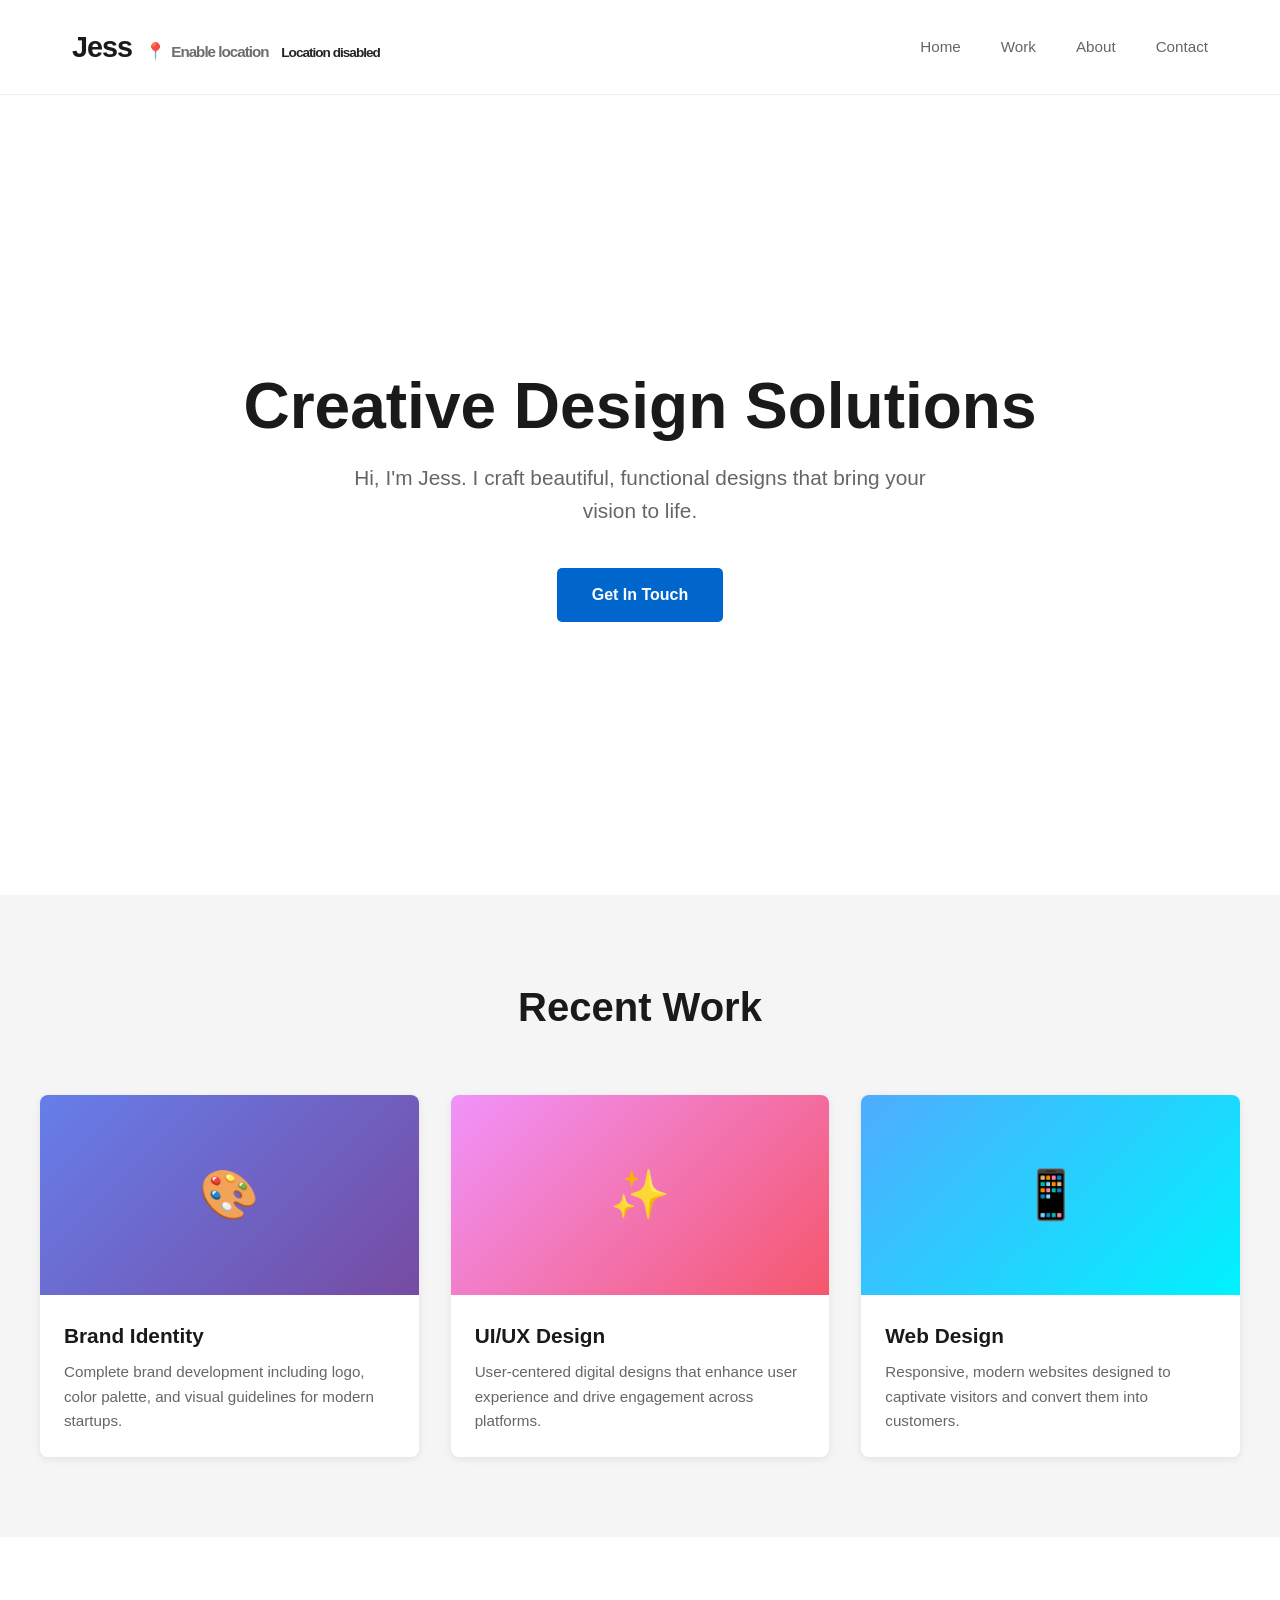
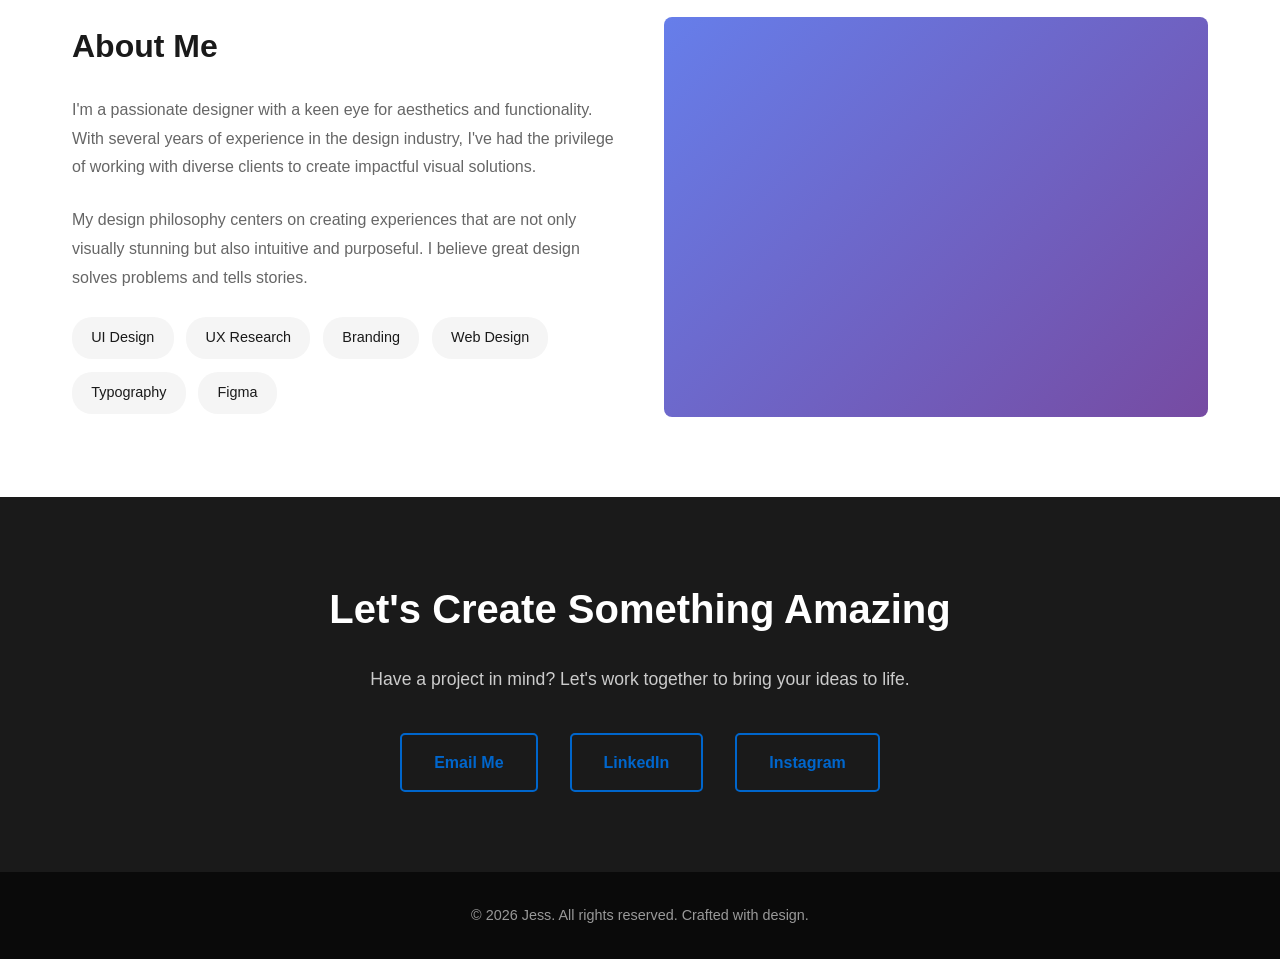
==== index.html @ c69a2bb1 "refactor into separate files and it works" ====
<!DOCTYPE html>
<html lang="en">
<head>
  <meta charset="UTF-8">
  <meta name="viewport" content="width=device-width, initial-scale=1.0">
  <meta name="description" content="Jess - Creative Designer | Portfolio & Services">
  <title>Jess - Designer | Creative Portfolio</title>
  <link rel="stylesheet" href="css/styles.css">
</head>
<body>
  <!-- Navigation Header -->
  <header>
    <nav>
      <div class="logo"><a href="index.html">Jess</a><span class="header-weather loading" id="headerWeather" aria-live="polite"><span class="hw-emoji">⛅</span><span class="hw-temp">--°F</span><span class="hw-loc" id="hwLoc"></span></span></div>
      <ul class="nav-links">
        <li><a href="index.html">Home</a></li>
        <li><a href="work.html">Work</a></li>
        <li><a href="about.html">About</a></li>
        <li><a href="contact.html">Contact</a></li>
      </ul>
    </nav>
  </header>

  <!-- Hero Section -->
  <section class="hero" id="home">
    <h1>Creative Design Solutions</h1>
    <p class="hero-subtitle">Hi, I'm Jess. I craft beautiful, functional designs that bring your vision to life.</p>
    <a href="contact.html" class="cta-button">Get In Touch</a>
  </section>

  <!-- Portfolio Section -->
  <section class="portfolio" id="portfolio">
    <div class="portfolio-container">
      <h2 class="section-title">Recent Work</h2>
      <div class="portfolio-grid">
        <div class="portfolio-item">
          <div class="portfolio-image">🎨</div>
          <div class="portfolio-content">
            <h3>Brand Identity</h3>
            <p>Complete brand development including logo, color palette, and visual guidelines for modern startups.</p>
          </div>
        </div>
        <div class="portfolio-item">
          <div class="portfolio-image">✨</div>
          <div class="portfolio-content">
            <h3>UI/UX Design</h3>
            <p>User-centered digital designs that enhance user experience and drive engagement across platforms.</p>
          </div>
        </div>
        <div class="portfolio-item">
          <div class="portfolio-image">📱</div>
          <div class="portfolio-content">
            <h3>Web Design</h3>
            <p>Responsive, modern websites designed to captivate visitors and convert them into customers.</p>
          </div>
        </div>
      </div>
    </div>
  </section>

  <!-- About Section -->
  <section class="about" id="about">
    <div class="about-content">
      <div class="about-text">
        <h2>About Me</h2>
        <p>
          I'm a passionate designer with a keen eye for aesthetics and functionality. With several years of experience in the design industry, I've had the privilege of working with diverse clients to create impactful visual solutions.
        </p>
        <p>
          My design philosophy centers on creating experiences that are not only visually stunning but also intuitive and purposeful. I believe great design solves problems and tells stories.
        </p>
        <div class="skills">
          <span class="skill-tag">UI Design</span>
          <span class="skill-tag">UX Research</span>
          <span class="skill-tag">Branding</span>
          <span class="skill-tag">Web Design</span>
          <span class="skill-tag">Typography</span>
          <span class="skill-tag">Figma</span>
        </div>
      </div>
      <div class="about-image"></div>
    </div>
  </section>

  <!-- Contact Section -->
  <section class="contact" id="contact">
    <div class="contact-container">
      <h2>Let's Create Something Amazing</h2>
      <p>Have a project in mind? Let's work together to bring your ideas to life.</p>
      <div class="contact-links">
        <a href="mailto:jess@example.com" class="contact-link">Email Me</a>
        <a href="#" class="contact-link">LinkedIn</a>
        <a href="#" class="contact-link">Instagram</a>
      </div>
    </div>
  </section>

  <!-- Footer -->
  <footer>
    <p>&copy; 2026 Jess. All rights reserved. Crafted with design.</p>
  </footer>
  <script src="app.js"></script>
</body>
 
</html>
---- css/styles.css ----
* {
  margin: 0;
  padding: 0;
  box-sizing: border-box;
}

:root {
  --primary-color: #1a1a1a;
  --secondary-color: #ffffff;
  --accent-color: #0066cc;
  --light-gray: #f5f5f5;
  --text-gray: #666666;
}

html {
  scroll-behavior: smooth;
}

body {
  font-family: 'Segoe UI', Tahoma, Geneva, Verdana, sans-serif;
  line-height: 1.6;
  color: var(--primary-color);
  background-color: var(--secondary-color);
}

a {
  text-decoration: none;
  color: inherit;
  transition: color 0.3s ease;
}

/* Header & Navigation */
header {
  position: sticky;
  top: 0;
  background-color: var(--secondary-color);
  border-bottom: 1px solid #eee;
  z-index: 100;
  padding: 1.5rem 0;
}

nav {
  max-width: 1200px;
  margin: 0 auto;
  padding: 0 2rem;
  display: flex;
  justify-content: space-between;
  align-items: center;
}

.logo {
  font-size: 1.8rem;
  font-weight: 700;
  color: var(--primary-color);
  letter-spacing: -1px;
}

/* Header inline weather */
.header-weather {
  margin-left: 0.8rem;
  font-size: 0.95rem;
  font-weight: 600;
  color: var(--text-gray);
  display: inline-flex;
  align-items: center;
  gap: 0.4rem;
  opacity: 0.95;
}
.header-weather .hw-emoji {
  font-size: 1.05rem;
}
.header-weather.loading {
  opacity: 0.7;
}
.header-weather .hw-loc {
  font-size: 0.85rem;
  color: var(--primary-color);
  margin-left: 0.4rem;
  display: inline-block;
  max-width: 220px;
  white-space: nowrap;
  overflow: hidden;
  text-overflow: ellipsis;
  font-weight: 600;
}

@media (max-width: 480px) {
  .header-weather .hw-loc { display:none; }
}

.nav-links {
  display: flex;
  list-style: none;
  gap: 2.5rem;
}

.nav-links a {
  font-size: 0.95rem;
  font-weight: 500;
  color: var(--text-gray);
}

.nav-links a:hover {
  color: var(--accent-color);
}

/* Hero Section */
.hero {
  max-width: 1200px;
  margin: 0 auto;
  padding: 6rem 2rem;
  text-align: center;
  min-height: calc(100vh - 100px);
  display: flex;
  flex-direction: column;
  justify-content: center;
  align-items: center;
  position: relative;
}

.hero h1 {
  font-size: 4rem;
  margin-bottom: 1rem;
  line-height: 1.2;
  font-weight: 700;
}

.hero-subtitle {
  font-size: 1.3rem;
  color: var(--text-gray);
  margin-bottom: 2.5rem;
  max-width: 600px;
  margin-left: auto;
  margin-right: auto;
}

.cta-button {
  display: inline-block;
  padding: 0.9rem 2.2rem;
  background-color: var(--accent-color);
  color: white;
  border-radius: 5px;
  font-weight: 600;
  transition: all 0.3s ease;
}

.cta-button:hover {
  background-color: #0052a3;
  transform: translateY(-2px);
  box-shadow: 0 5px 15px rgba(0, 102, 204, 0.2);
}

/* Portfolio Section */
.portfolio {
  background-color: var(--light-gray);
  padding: 5rem 2rem;
}

.portfolio-container {
  max-width: 1200px;
  margin: 0 auto;
}

.section-title {
  font-size: 2.5rem;
  margin-bottom: 3.5rem;
  text-align: center;
  font-weight: 700;
}

.portfolio-grid {
  display: grid;
  grid-template-columns: repeat(auto-fit, minmax(300px, 1fr));
  gap: 2rem;
}

.portfolio-item {
  background-color: white;
  border-radius: 8px;
  overflow: hidden;
  box-shadow: 0 2px 8px rgba(0, 0, 0, 0.08);
  transition: all 0.3s ease;
}

.portfolio-item:hover {
  transform: translateY(-5px);
  box-shadow: 0 10px 25px rgba(0, 0, 0, 0.12);
}

.portfolio-image {
  width: 100%;
  height: 200px;
  background: linear-gradient(135deg, #667eea 0%, #764ba2 100%);
  display: flex;
  align-items: center;
  justify-content: center;
  color: white;
  font-size: 3rem;
}

.portfolio-item:nth-child(2) .portfolio-image {
  background: linear-gradient(135deg, #f093fb 0%, #f5576c 100%);
}

.portfolio-item:nth-child(3) .portfolio-image {
  background: linear-gradient(135deg, #4facfe 0%, #00f2fe 100%);
}

.portfolio-content {
  padding: 1.5rem;
}

.portfolio-content h3 {
  font-size: 1.3rem;
  margin-bottom: 0.5rem;
}

.portfolio-content p {
  color: var(--text-gray);
  font-size: 0.95rem;
}

/* About Section */
.about {
  max-width: 1200px;
  margin: 0 auto;
  padding: 5rem 2rem;
}

.about-content {
  display: grid;
  grid-template-columns: 1fr 1fr;
  gap: 3rem;
  align-items: center;
}

.about-text h2 {
  font-size: 2rem;
  margin-bottom: 1.5rem;
}

.about-text p {
  color: var(--text-gray);
  margin-bottom: 1.5rem;
  line-height: 1.8;
}

.skills {
  display: flex;
  flex-wrap: wrap;
  gap: 0.8rem;
  margin-top: 1.5rem;
}

.skill-tag {
  background-color: var(--light-gray);
  padding: 0.6rem 1.2rem;
  border-radius: 20px;
  font-size: 0.9rem;
  font-weight: 500;
}

.about-image {
  width: 100%;
  height: 400px;
  background: linear-gradient(135deg, #667eea 0%, #764ba2 100%);
  border-radius: 8px;
}

/* Contact Section */
.contact {
  background-color: var(--primary-color);
  color: var(--secondary-color);
  padding: 5rem 2rem;
  text-align: center;
}

 

.contact-container {
  max-width: 800px;
  margin: 0 auto;
}

.contact h2 {
  font-size: 2.5rem;
  margin-bottom: 1.5rem;
}

.contact p {
  font-size: 1.1rem;
  margin-bottom: 2.5rem;
  color: #ccc;
}

.contact-links {
  display: flex;
  justify-content: center;
  gap: 2rem;
  flex-wrap: wrap;
}

.contact-link {
  padding: 0.9rem 2rem;
  border: 2px solid var(--accent-color);
  color: var(--accent-color);
  border-radius: 5px;
  font-weight: 600;
  transition: all 0.3s ease;
}

.contact-link:hover {
  background-color: var(--accent-color);
  color: var(--secondary-color);
}

/* Footer */
footer {
  background-color: #0a0a0a;
  color: #999;
  text-align: center;
  padding: 2rem;
  font-size: 0.9rem;
}

/* Responsive */
@media (max-width: 768px) {
  .hero h1 {
    font-size: 2.5rem;
  }

  .hero-subtitle {
    font-size: 1.1rem;
  }

  .nav-links {
    gap: 1.5rem;
  }

  .section-title {
    font-size: 2rem;
  }

  .about-content {
    grid-template-columns: 1fr;
  }

  .contact-links {
    flex-direction: column;
    gap: 1rem;
  }

  .portfolio-grid {
    grid-template-columns: 1fr;
  }
}

@media (max-width: 480px) {
  nav {
    flex-direction: column;
    gap: 1.5rem;
  }

  .nav-links {
    flex-direction: column;
    gap: 1rem;
    text-align: center;
  }

  .hero {
    padding: 3rem 1.5rem;
  }

  .hero h1 {
    font-size: 2rem;
  }
}
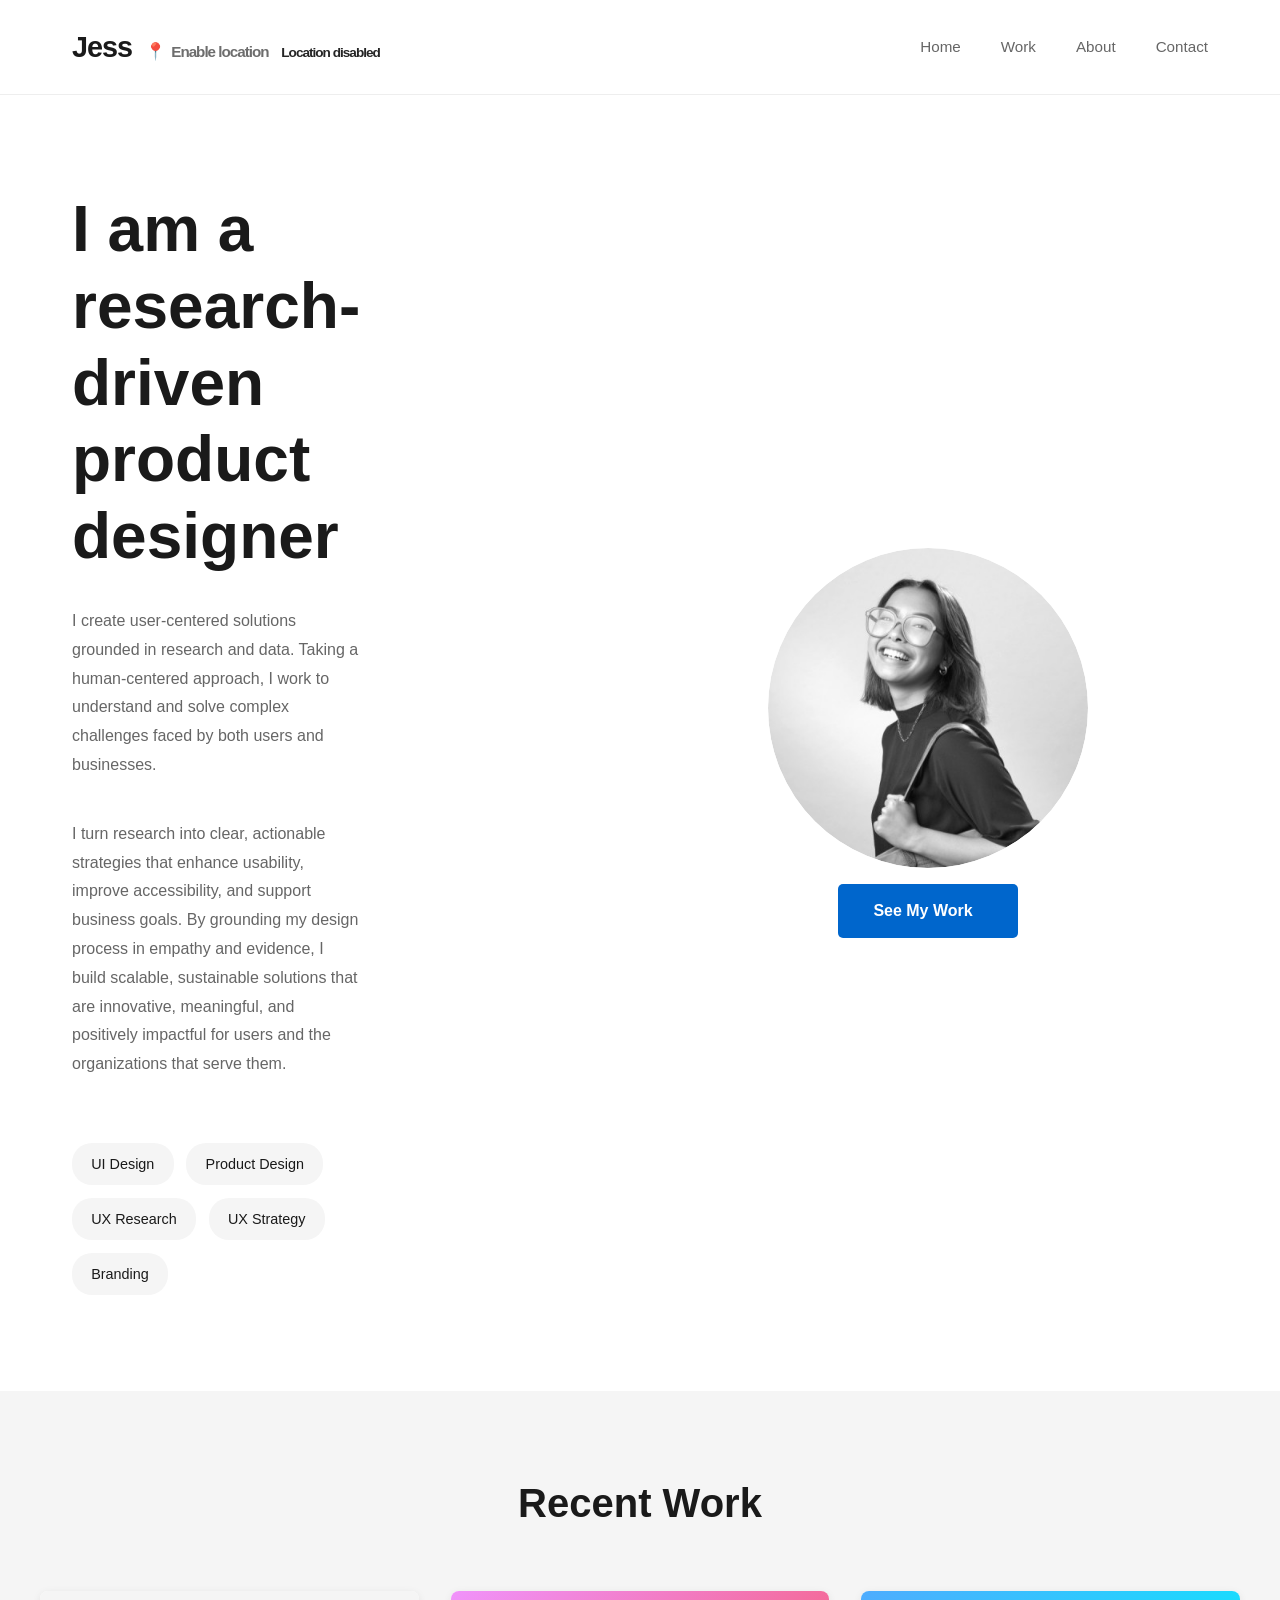
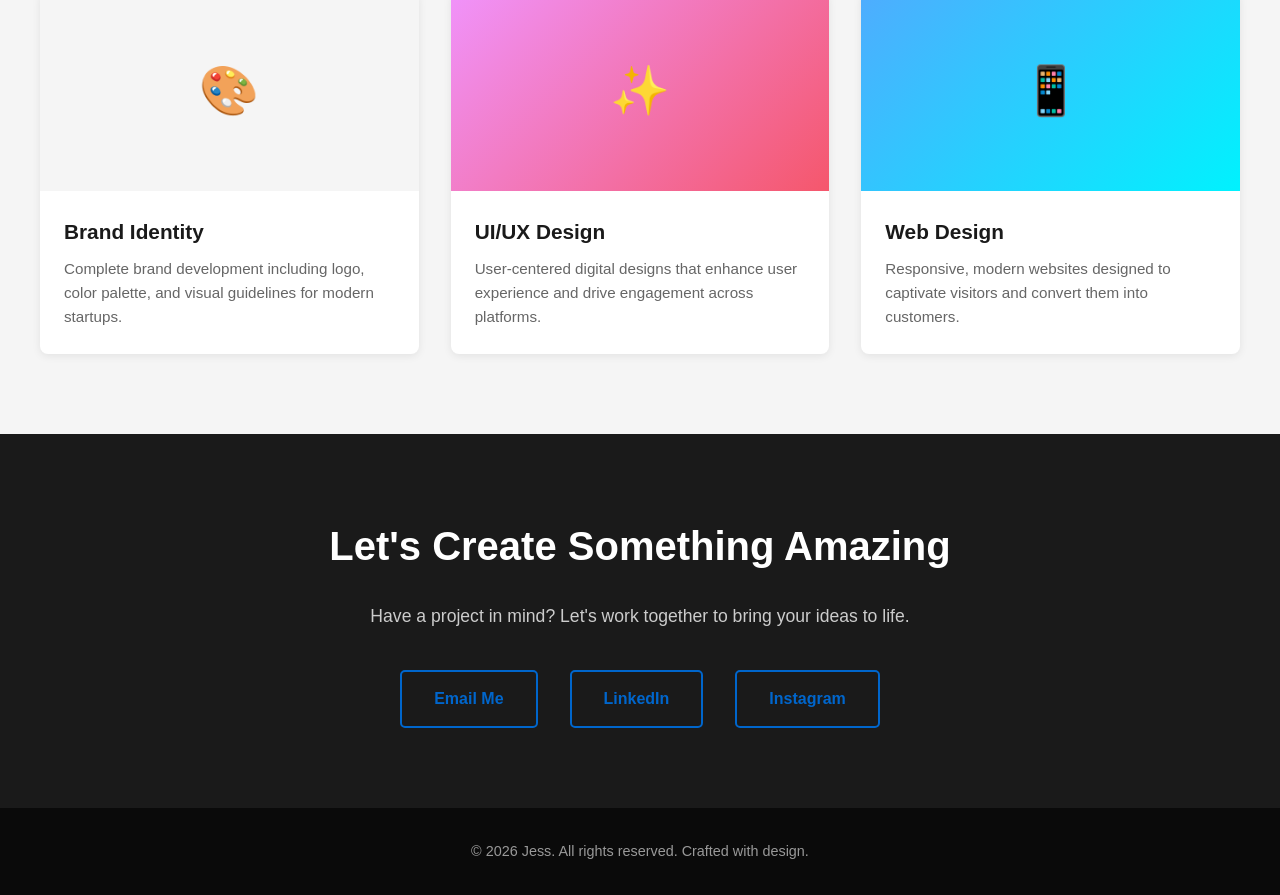
==== commit 758da0a5: "added bio and profile photo" ====
--- a/index.html
+++ b/index.html
@@ -14,18 +14,40 @@
       <div class="logo"><a href="index.html">Jess</a><span class="header-weather loading" id="headerWeather" aria-live="polite"><span class="hw-emoji">⛅</span><span class="hw-temp">--°F</span><span class="hw-loc" id="hwLoc"></span></span></div>
       <ul class="nav-links">
         <li><a href="index.html">Home</a></li>
-        <li><a href="work.html">Work</a></li>
-        <li><a href="about.html">About</a></li>
-        <li><a href="contact.html">Contact</a></li>
+        <li><a href="pages/work.html">Work</a></li>
+        <li><a href="pages/about.html">About</a></li>
+        <li><a href="pages/contact.html">Contact</a></li>
       </ul>
     </nav>
   </header>
 
-  <!-- Hero Section -->
+  <!-- Hero (moved About Me) -->
   <section class="hero" id="home">
-    <h1>Creative Design Solutions</h1>
-    <p class="hero-subtitle">Hi, I'm Jess. I craft beautiful, functional designs that bring your vision to life.</p>
-    <a href="contact.html" class="cta-button">Get In Touch</a>
+    <div class="about-content container row">
+      <div class="about-text col-8">
+        <h1>I am a research-driven product designer</h1>
+        <p>
+          I create user-centered solutions grounded in research and data. Taking a human-centered approach, I work to understand and solve complex challenges faced by both users and businesses.
+        </p>
+        <p>
+          I turn research into clear, actionable strategies that enhance usability, improve accessibility, and support business goals. By grounding my design process in empathy and evidence, I build scalable, sustainable solutions that are innovative, meaningful, and positively impactful for users and the organizations that serve them.
+        </p>
+        <div class="skills">
+          <span class="skill-tag">UI Design</span>
+          <span class="skill-tag">Product Design</span>
+          <span class="skill-tag">UX Research</span>
+          <span class="skill-tag">UX Strategy</span>
+          <span class="skill-tag">Branding</span>
+        </div>
+        
+      </div>
+      <div class="about-image col-4">
+        <div class="photo-wrap">
+          <img src="assets/profile.jpeg" alt="Jess smiling">
+        </div>
+        <a href="pages/work.html" class="cta-button">See My Work</a>
+      </div>
+    </div>
   </section>
 
   <!-- Portfolio Section -->
@@ -58,29 +80,7 @@
     </div>
   </section>
 
-  <!-- About Section -->
-  <section class="about" id="about">
-    <div class="about-content">
-      <div class="about-text">
-        <h2>About Me</h2>
-        <p>
-          I'm a passionate designer with a keen eye for aesthetics and functionality. With several years of experience in the design industry, I've had the privilege of working with diverse clients to create impactful visual solutions.
-        </p>
-        <p>
-          My design philosophy centers on creating experiences that are not only visually stunning but also intuitive and purposeful. I believe great design solves problems and tells stories.
-        </p>
-        <div class="skills">
-          <span class="skill-tag">UI Design</span>
-          <span class="skill-tag">UX Research</span>
-          <span class="skill-tag">Branding</span>
-          <span class="skill-tag">Web Design</span>
-          <span class="skill-tag">Typography</span>
-          <span class="skill-tag">Figma</span>
-        </div>
-      </div>
-      <div class="about-image"></div>
-    </div>
-  </section>
+  <!-- About section removed (content moved to hero) -->
 
   <!-- Contact Section -->
   <section class="contact" id="contact">
--- a/css/styles.css
+++ b/css/styles.css
@@ -109,13 +109,65 @@
   max-width: 1200px;
   margin: 0 auto;
   padding: 6rem 2rem;
-  text-align: center;
+  text-align: left;
   min-height: calc(100vh - 100px);
   display: flex;
-  flex-direction: column;
+  flex-direction: row;
   justify-content: center;
   align-items: center;
   position: relative;
+}
+
+/* 12-column grid system */
+.container {
+  max-width: 1200px;
+  margin: 0 auto;
+  padding-left: 2rem;
+  padding-right: 2rem;
+}
+.row {
+  display: grid;
+  grid-template-columns: repeat(12, 1fr);
+  gap: 1.5rem;
+  align-items: start;
+}
+[class*="col-"] {
+  /* default empty */
+}
+.col-1 { grid-column: span 1; }
+.col-2 { grid-column: span 2; }
+.col-3 { grid-column: span 3; }
+.col-4 { grid-column: span 4; }
+.col-5 { grid-column: span 5; }
+.col-6 { grid-column: span 6; }
+.col-7 { grid-column: span 7; }
+.col-8 { grid-column: span 8; }
+.col-9 { grid-column: span 9; }
+.col-10 { grid-column: span 10; }
+.col-11 { grid-column: span 11; }
+.col-12 { grid-column: span 12; }
+
+@media (max-width: 900px) {
+  .row { grid-template-columns: 1fr; }
+  [class*="col-"] { grid-column: span 1 !important; }
+}
+
+/* Hero-specific grid overrides to remove horizontal gap beside the photo */
+.hero.container .row,
+.hero .row,
+section.hero > .container.row {
+  gap: 0 !important;
+  column-gap: 0 !important;
+}
+.hero .about-text { padding-right: 0 !important; }
+.hero .about-image { margin-left: 0 !important; }
+
+/* Remove container side padding only for hero to eliminate visual gap */
+.hero.container,
+.hero .container,
+section.hero > .container {
+  padding-left: 0 !important;
+  padding-right: 0 !important;
 }
 
 .hero h1 {
@@ -132,6 +184,101 @@
   max-width: 600px;
   margin-left: auto;
   margin-right: auto;
+}
+
+/* Hero-specific layout for moved About content */
+.hero .about-content {
+  display: flex;
+  gap: 0;
+  align-items: center;
+  width: 100%;
+}
+.hero .about-text {
+  text-align: left;
+  flex: 2 1 auto;
+  max-width: none;
+}
+
+/* Ensure the bio fills the column and centers vertically so it sits flush with the photo */
+.hero .about-text {
+  display: flex;
+  flex-direction: column;
+  justify-content: center;
+  gap: 1rem;
+  padding-right: 0;
+}
+.hero .about-image {
+  margin-left: 0;
+  flex: 0 0 320px;
+}
+
+/* Circle crop and CTA placement for hero profile image */
+.hero .about-image {
+  display: flex;
+  flex-direction: column;
+  align-items: center;
+  gap: 1rem;
+  margin-left: 0;
+  flex: 0 0 auto;
+}
+
+/* Align the image to the start of its grid column so it sits flush next to the text */
+.hero .about-image {
+  justify-self: start;
+  align-items: center;
+  padding-left: 0;
+}
+
+.photo-wrap {
+  width: 320px;
+  height: 320px;
+  border-radius: 50%;
+  overflow: hidden;
+  display: block;
+}
+
+.hero .about-image .photo-wrap {
+  margin-left: 0;
+}
+
+.photo-wrap img {
+  width: 100%;
+  height: 100%;
+  object-fit: cover;
+  object-position: top center;
+  display: block;
+}
+
+.hero .about-image .cta-button {
+  margin-top: 0;
+  width: auto;
+  min-width: 180px;
+}
+
+@media (max-width: 900px) {
+  .hero {
+    padding: 4rem 1.5rem;
+    flex-direction: column;
+    text-align: center;
+  }
+  .hero .about-content {
+    flex-direction: column;
+    gap: 1.5rem;
+    align-items: center;
+  }
+  .hero .about-text {
+    text-align: center;
+    max-width: 100%;
+  }
+  .hero .about-image {
+    margin-left: 0;
+    flex: 0 0 auto;
+  }
+  .photo-wrap {
+    width: 240px;
+    height: 240px;
+    border-radius: 50%;
+  }
 }
 
 .cta-button {
@@ -174,6 +321,45 @@
   gap: 2rem;
 }
 
+/* Stack layout for Work page: vertical card list */
+.portfolio-grid.stack {
+  display: flex;
+  flex-direction: column;
+  gap: 1.5rem;
+  align-items: stretch;
+}
+.portfolio-grid.stack .portfolio-item {
+  width: 100%;
+  max-width: 980px;
+  margin: 0 auto;
+  display: flex;
+  gap: 1rem;
+  align-items: center;
+  padding: 1rem 1.25rem;
+}
+.portfolio-grid.stack .portfolio-image {
+  flex: 0 0 160px;
+  height: 120px;
+  display: flex;
+  align-items: center;
+  justify-content: center;
+  font-size: 2.25rem;
+}
+.portfolio-grid.stack .portfolio-content {
+  flex: 1 1 auto;
+}
+
+@media (max-width: 700px) {
+  .portfolio-grid.stack .portfolio-item {
+    flex-direction: column;
+    text-align: center;
+  }
+  .portfolio-grid.stack .portfolio-image {
+    width: 100%;
+    height: 160px;
+  }
+}
+
 .portfolio-item {
   background-color: white;
   border-radius: 8px;
@@ -190,7 +376,7 @@
 .portfolio-image {
   width: 100%;
   height: 200px;
-  background: linear-gradient(135deg, #667eea 0%, #764ba2 100%);
+  background: var(--light-gray);
   display: flex;
   align-items: center;
   justify-content: center;
@@ -263,8 +449,21 @@
 .about-image {
   width: 100%;
   height: 400px;
-  background: linear-gradient(135deg, #667eea 0%, #764ba2 100%);
+  background: none;
   border-radius: 8px;
+  overflow: hidden;
+  display: flex;
+  align-items: center;
+  justify-content: center;
+}
+
+.about-image img {
+  width: 100%;
+  height: 100%;
+  object-fit: cover;
+  border-radius: 50%;
+  max-width: 420px;
+  max-height: 420px;
 }
 
 /* Contact Section */
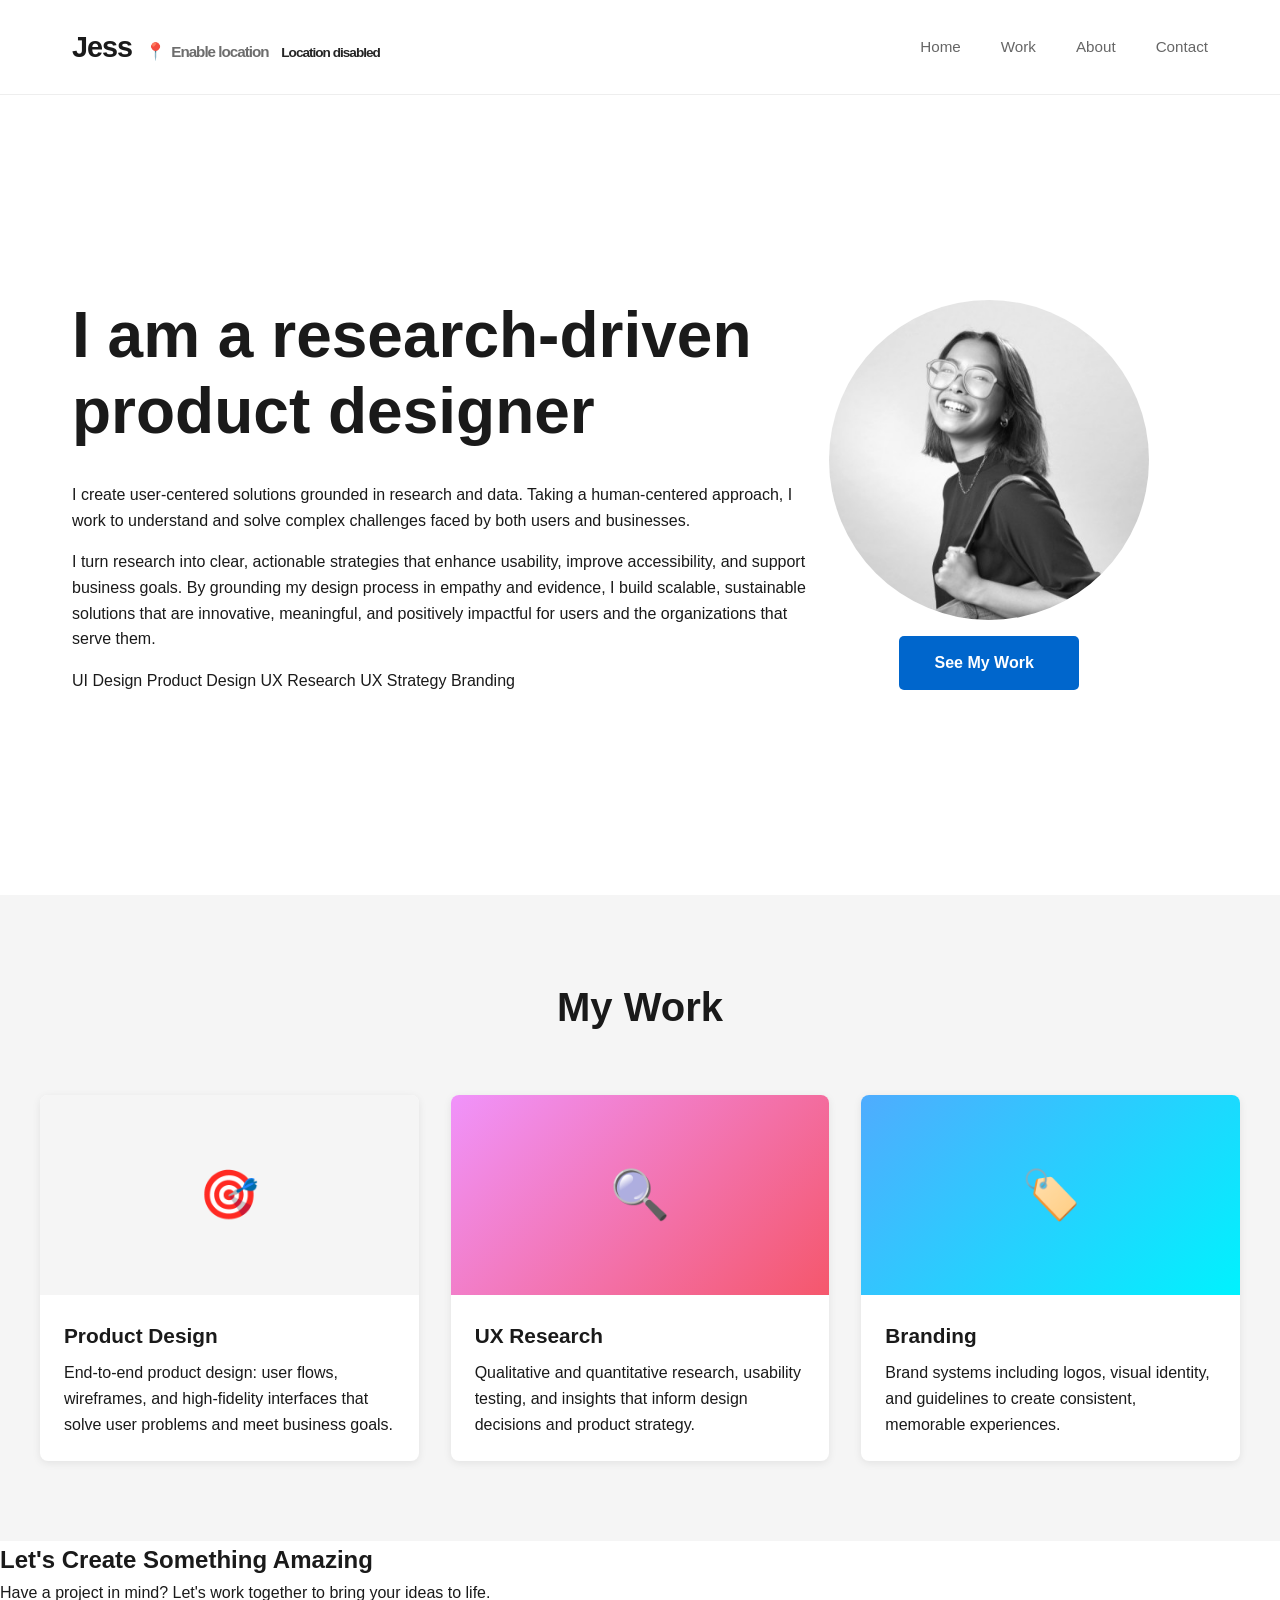
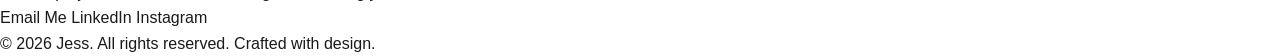
==== commit 2402ae2b: "created styling changes" ====
--- a/index.html
+++ b/index.html
@@ -41,7 +41,7 @@
         </div>
         
       </div>
-      <div class="about-image col-4">
+      <div class="about-image col-4" style="padding-left: 0;">
         <div class="photo-wrap">
           <img src="assets/profile.jpeg" alt="Jess smiling">
         </div>
@@ -53,29 +53,29 @@
   <!-- Portfolio Section -->
   <section class="portfolio" id="portfolio">
     <div class="portfolio-container">
-      <h2 class="section-title">Recent Work</h2>
+      <h2 class="section-title">My Work</h2>
       <div class="portfolio-grid">
-        <div class="portfolio-item">
-          <div class="portfolio-image">🎨</div>
+        <a class="portfolio-item" href="pages/work.html#product-design">
+          <div class="portfolio-image">🎯</div>
           <div class="portfolio-content">
-            <h3>Brand Identity</h3>
-            <p>Complete brand development including logo, color palette, and visual guidelines for modern startups.</p>
+            <h3>Product Design</h3>
+            <p>End-to-end product design: user flows, wireframes, and high-fidelity interfaces that solve user problems and meet business goals.</p>
           </div>
-        </div>
-        <div class="portfolio-item">
-          <div class="portfolio-image">✨</div>
+        </a>
+        <a class="portfolio-item" href="pages/work.html#ux-research">
+          <div class="portfolio-image">🔍</div>
           <div class="portfolio-content">
-            <h3>UI/UX Design</h3>
-            <p>User-centered digital designs that enhance user experience and drive engagement across platforms.</p>
+            <h3>UX Research</h3>
+            <p>Qualitative and quantitative research, usability testing, and insights that inform design decisions and product strategy.</p>
           </div>
-        </div>
-        <div class="portfolio-item">
-          <div class="portfolio-image">📱</div>
+        </a>
+        <a class="portfolio-item" href="pages/work.html#branding">
+          <div class="portfolio-image">🏷️</div>
           <div class="portfolio-content">
-            <h3>Web Design</h3>
-            <p>Responsive, modern websites designed to captivate visitors and convert them into customers.</p>
+            <h3>Branding</h3>
+            <p>Brand systems including logos, visual identity, and guidelines to create consistent, memorable experiences.</p>
           </div>
-        </div>
+        </a>
       </div>
     </div>
   </section>
--- a/css/styles.css
+++ b/css/styles.css
@@ -188,11 +188,12 @@
 
 /* Hero-specific layout for moved About content */
 .hero .about-content {
-  display: flex;
-  gap: 0;
-  align-items: center;
-  width: 100%;
-}
+display: flex;
+gap: 2.5rem !important;
+align-items: center;
+width: 100%;
+}
+
 .hero .about-text {
   text-align: left;
   flex: 2 1 auto;
@@ -209,7 +210,13 @@
 }
 .hero .about-image {
   margin-left: 0;
-  flex: 0 0 320px;
+  flex: 0 0 33.333%;
+  max-width: 33.333%;
+  display: flex;
+  flex-direction: column;
+  align-items: center;
+  justify-content: center;
+  padding-left: 0;
 }
 
 /* Circle crop and CTA placement for hero profile image */
@@ -246,6 +253,26 @@
   height: 100%;
   object-fit: cover;
   object-position: top center;
+  display: block;
+}
+/* Option B — make text/photo columns proportional and scale the photo */
+.hero .about-text {
+  flex: 0 0 66.666%;
+  max-width: 66.666%;
+}
+
+.photo-wrap {
+  width: 100%;
+  max-width: 320px;
+  aspect-ratio: 1 / 1;
+  border-radius: 50%;
+  overflow: hidden;
+  display: block;
+}
+.photo-wrap img {
+  width: 100%;
+  height: 100%;
+  object-fit: cover;
   display: block;
 }
 
@@ -315,6 +342,122 @@
   font-weight: 700;
 }
 
+/* Work page filters and cards */
+.filters {
+  display: flex;
+  gap: 0.5rem;
+  justify-content: center;
+  margin: 1.5rem 0 1rem 0;
+  flex-wrap: wrap;
+}
+.filter-button {
+  padding: 0.5rem 0.9rem;
+  border: 1px solid #ddd;
+  background: white;
+  border-radius: 6px;
+  font-weight: 600;
+  cursor: pointer;
+}
+.filter-button.active {
+  background: var(--accent-color);
+  color: white;
+  border-color: var(--accent-color);
+}
+
+.work-list {
+  display: grid;
+  grid-template-columns: repeat(3, 1fr);
+  gap: 1rem;
+  margin-top: 1.5rem;
+}
+
+@media (max-width: 900px) {
+  .work-list { grid-template-columns: repeat(2, 1fr); }
+}
+
+@media (max-width: 600px) {
+  .work-list { grid-template-columns: 1fr; }
+}
+
+/* Sticky header for work title + filters */
+
+.work-header {
+  --work-header-height: 64px;
+  --work-header-offset: calc(90px + 16px); /* distance from viewport top to work-header top */
+  /* fixed so header stays in place even when items are filtered out */
+  position: fixed;
+  left: 50%;
+  transform: translateX(-50%);
+  top: var(--work-header-offset);
+  z-index: 70;
+  width: calc(100% - 4rem);
+  max-width: 1200px;
+  background: transparent; /* remove background behind title and filters */
+  padding: 0.35rem 0.25rem;
+  display: flex;
+  flex-direction: column;
+  align-items: center;
+  gap: 0.15rem; /* reduced gap between title and filters */
+  transition: opacity 0.28s ease, background 0.28s ease;
+  transform-origin: top center;
+  opacity: 1;
+  min-height: var(--work-header-height);
+}
+
+@media (max-width: 700px) {
+  .work-header { top: 70px; padding: 0.5rem 0.25rem; }
+}
+
+.work-header.hidden {
+  transform: translateY(-120%);
+  opacity: 0;
+}
+
+/* prevent sticky header overlapping the work cards: reserve space equal to header height */
+
+/* reserve space inside the portfolio container so fixed header doesn't overlap content */
+.portfolio-container {
+  /* spacer element will reserve the vertical space; reset container padding */
+  padding-top: 0;
+}
+
+/* spacer element to keep layout from shifting under the fixed header */
+.work-header-spacer {
+  height: calc(var(--work-header-offset) + var(--work-header-height) + var(--work-header-gap) + 16px);
+}
+
+/* when user scrolls, allow a small overlap so filters remain visible over cards */
+.portfolio-container.overlap .work-header-spacer {
+  /* when overlapping, reduce spacer so header overlaps cards by --work-header-overlap */
+  height: calc(var(--work-header-offset) + var(--work-header-height) - var(--work-header-overlap));
+}
+
+/* tighten title spacing */
+.work-header .section-title { margin: 0; }
+.work-card {
+  background: white;
+  border-radius: 8px;
+  padding: 1rem;
+  box-shadow: 0 2px 8px rgba(0,0,0,0.06);
+}
+.work-thumb {
+  width: 100%;
+  height: 140px;
+  object-fit: cover;
+  border-radius: 6px;
+  margin-bottom: 0.75rem;
+  display: block;
+}
+.work-card h4 {
+  margin-bottom: 0.5rem;
+  font-size: 1.05rem;
+}
+.work-card p {
+  color: var(--text-gray);
+  font-size: 0.95rem;
+}
+.work-card.hidden { display: none !important; }
+
 .portfolio-grid {
   display: grid;
   grid-template-columns: repeat(auto-fit, minmax(300px, 1fr));
@@ -402,10 +545,9 @@
 }
 
 .portfolio-content p {
-  color: var(--text-gray);
-  font-size: 0.95rem;
-}
-
+.portfolio-container.overlap {
+  /* overlap mode removed — spacer is managed dynamically to prevent overlap */
+}
 /* About Section */
 .about {
   max-width: 1200px;
@@ -514,12 +656,50 @@
 }
 
 /* Footer */
+/* Footer */
 footer {
-  background-color: #0a0a0a;
-  color: #999;
-  text-align: center;
-  padding: 2rem;
-  font-size: 0.9rem;
+  background: linear-gradient(180deg, #0b0b0b 0%, #070707 100%);
+  color: #d6d6d6;
+  padding: 3rem 1.5rem;
+  font-size: 0.95rem;
+}
+
+footer .footer-inner {
+  max-width: 1200px;
+  margin: 0 auto;
+  display: flex;
+  align-items: center;
+  justify-content: space-between;
+  gap: 1rem;
+  flex-wrap: wrap;
+}
+
+footer p {
+  margin: 0;
+  color: #cfcfcf;
+}
+
+/* simple footer links / social */
+footer .footer-links {
+  display: flex;
+  gap: 1rem;
+  align-items: center;
+}
+footer .footer-links a {
+  color: #bfbfbf;
+  text-decoration: none;
+  padding: 0.35rem 0.6rem;
+  border-radius: 6px;
+  transition: background 0.18s ease, color 0.18s ease, transform 0.12s ease;
+}
+footer .footer-links a:hover {
+  background: rgba(255,255,255,0.03);
+  color: #ffffff;
+  transform: translateY(-1px);
+}
+
+@media (max-width: 700px) {
+  footer .footer-inner { flex-direction: column; text-align: center; }
 }
 
 /* Responsive */
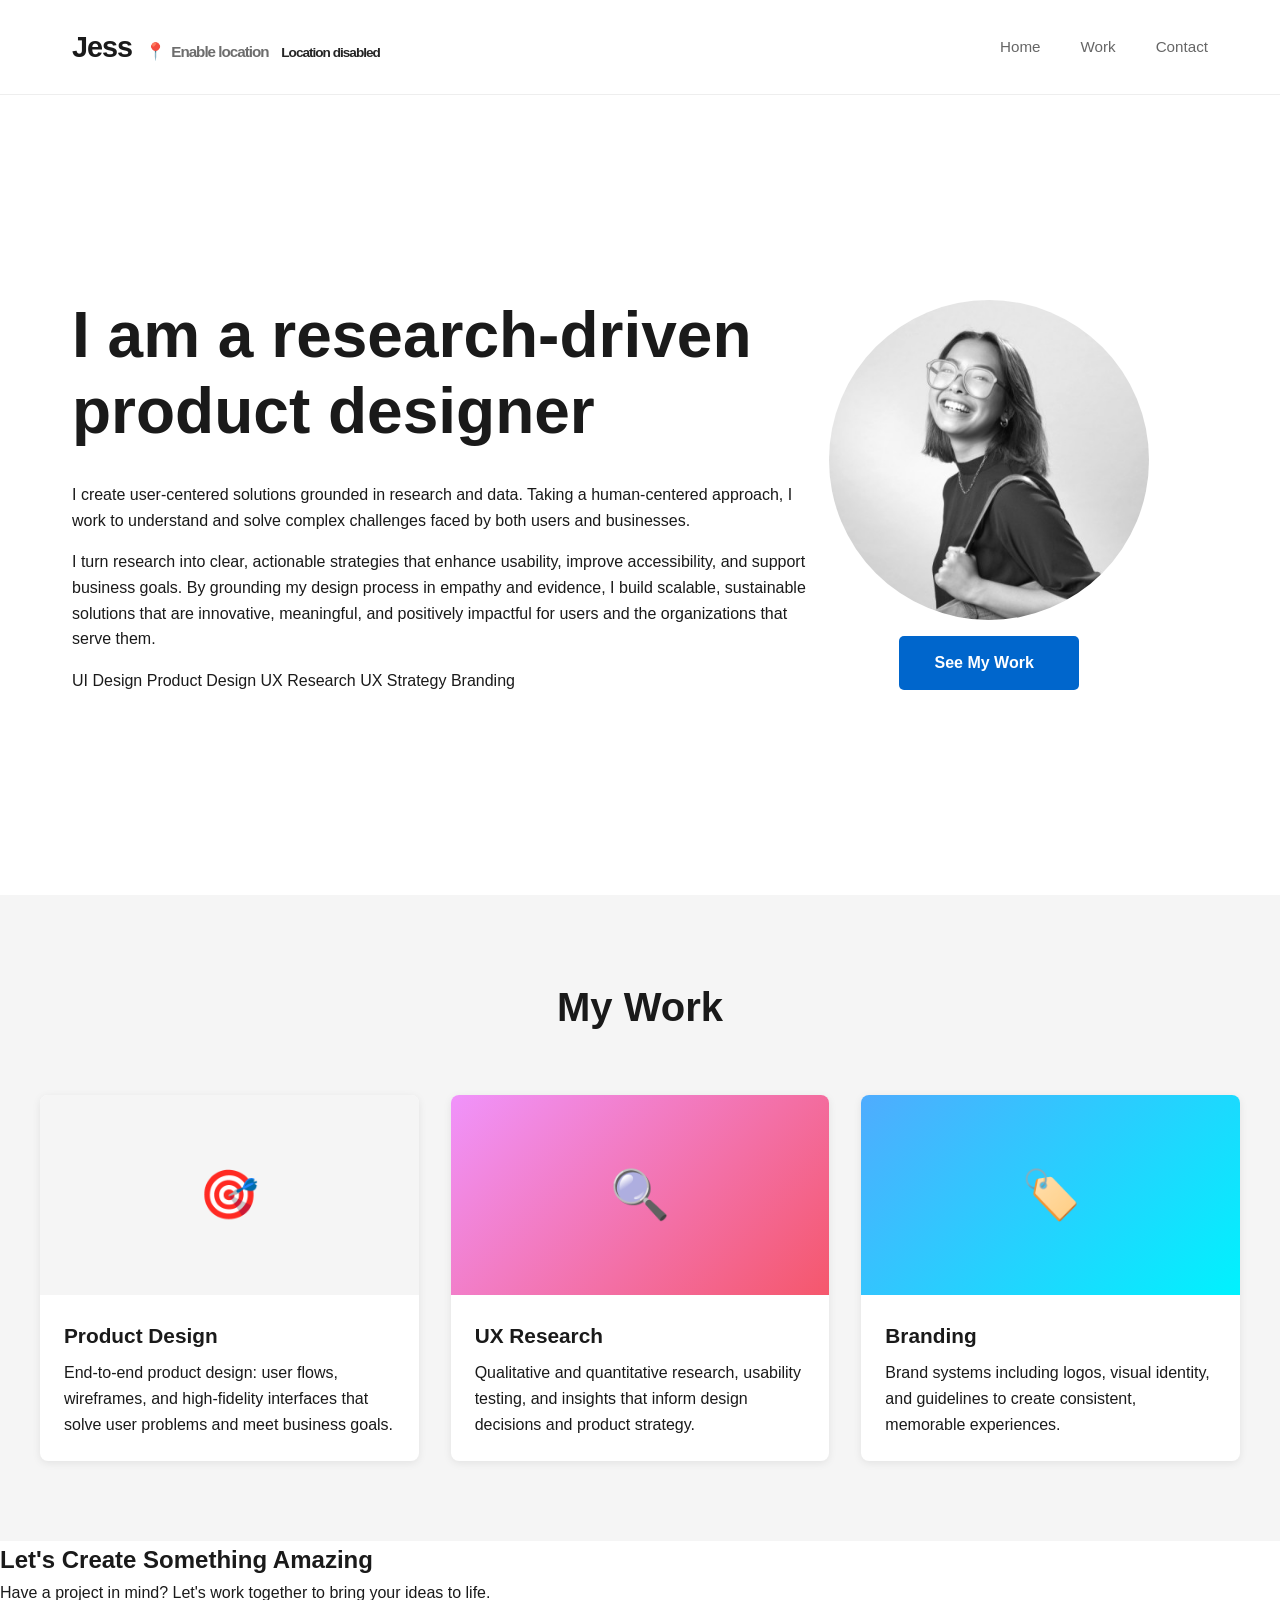
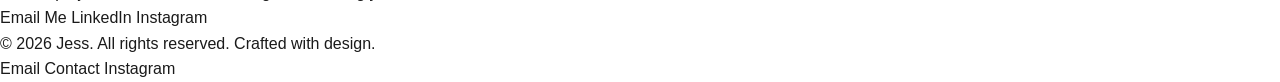
==== commit 5cc9982a: "updated footer styling" ====
--- a/index.html
+++ b/index.html
@@ -15,7 +15,6 @@
       <ul class="nav-links">
         <li><a href="index.html">Home</a></li>
         <li><a href="pages/work.html">Work</a></li>
-        <li><a href="pages/about.html">About</a></li>
         <li><a href="pages/contact.html">Contact</a></li>
       </ul>
     </nav>
@@ -97,7 +96,14 @@
 
   <!-- Footer -->
   <footer>
-    <p>&copy; 2026 Jess. All rights reserved. Crafted with design.</p>
+    <div class="footer-inner">
+      <p>&copy; 2026 Jess. All rights reserved. Crafted with design.</p>
+      <div class="footer-links">
+        <a href="mailto:jess@example.com">Email</a>
+        <a href="pages/contact.html">Contact</a>
+        <a href="#">Instagram</a>
+      </div>
+    </div>
   </footer>
   <script src="app.js"></script>
 </body>
--- a/css/styles.css
+++ b/css/styles.css
@@ -576,16 +576,31 @@
 .skills {
   display: flex;
   flex-wrap: wrap;
-  gap: 0.8rem;
+  gap: 0.6rem;
   margin-top: 1.5rem;
+  align-items: center;
 }
 
 .skill-tag {
-  background-color: var(--light-gray);
-  padding: 0.6rem 1.2rem;
-  border-radius: 20px;
+  display: inline-flex;
+  align-items: center;
+  gap: 0.5rem;
+  background-color: #ffffff;
+  border: 1px solid #ececec;
+  padding: 0.45rem 1rem;
+  border-radius: 9999px;
   font-size: 0.9rem;
-  font-weight: 500;
+  font-weight: 600;
+  color: var(--primary-color);
+  box-shadow: 0 1px 2px rgba(0,0,0,0.04);
+  transition: transform 150ms ease, box-shadow 150ms ease, background 150ms ease;
+}
+
+.skill-tag:hover,
+.skill-tag:focus {
+  transform: translateY(-3px);
+  box-shadow: 0 8px 26px rgba(0,0,0,0.08);
+  background: linear-gradient(90deg, rgba(0,102,204,0.03), rgba(0,102,204,0.01));
 }
 
 .about-image {
@@ -616,8 +631,6 @@
   text-align: center;
 }
 
- 
-
 .contact-container {
   max-width: 800px;
   margin: 0 auto;
@@ -656,12 +669,12 @@
 }
 
 /* Footer */
-/* Footer */
 footer {
-  background: linear-gradient(180deg, #0b0b0b 0%, #070707 100%);
-  color: #d6d6d6;
-  padding: 3rem 1.5rem;
+  background-color: #052A4F;
+  color: #ffffff;
+  padding: 2.5rem;
   font-size: 0.95rem;
+  line-height: 1.6;
 }
 
 footer .footer-inner {
@@ -676,26 +689,41 @@
 
 footer p {
   margin: 0;
-  color: #cfcfcf;
-}
-
-/* simple footer links / social */
+  color: #ffffff;
+  font-size: 0.95rem;
+  font-weight: 500;
+}
+
+/* Footer links styled as buttons */
 footer .footer-links {
   display: flex;
-  gap: 1rem;
-  align-items: center;
-}
+  gap: 0.75rem;
+  align-items: center;
+}
+
 footer .footer-links a {
-  color: #bfbfbf;
+  display: inline-block;
+  color: #ffffff;
   text-decoration: none;
-  padding: 0.35rem 0.6rem;
-  border-radius: 6px;
-  transition: background 0.18s ease, color 0.18s ease, transform 0.12s ease;
-}
-footer .footer-links a:hover {
-  background: rgba(255,255,255,0.03);
-  color: #ffffff;
-  transform: translateY(-1px);
+  padding: 0.6rem 1.1rem;
+  border-radius: 8px;
+  background: rgba(255,255,255,0.08);
+  border: 1px solid rgba(255,255,255,0.12);
+  font-weight: 700;
+  transition: background 0.18s ease, color 0.18s ease, transform 0.12s ease, box-shadow 0.18s ease;
+}
+
+footer .footer-links a:hover,
+footer .footer-links a:focus {
+  background: #ffffff;
+  color: #052A4F;
+  transform: translateY(-3px);
+  box-shadow: 0 8px 24px rgba(2,25,45,0.12);
+}
+
+footer .footer-links a:focus-visible {
+  outline: none;
+  box-shadow: 0 0 0 3px rgba(255,255,255,0.18), 0 8px 24px rgba(2,25,45,0.12);
 }
 
 @media (max-width: 700px) {
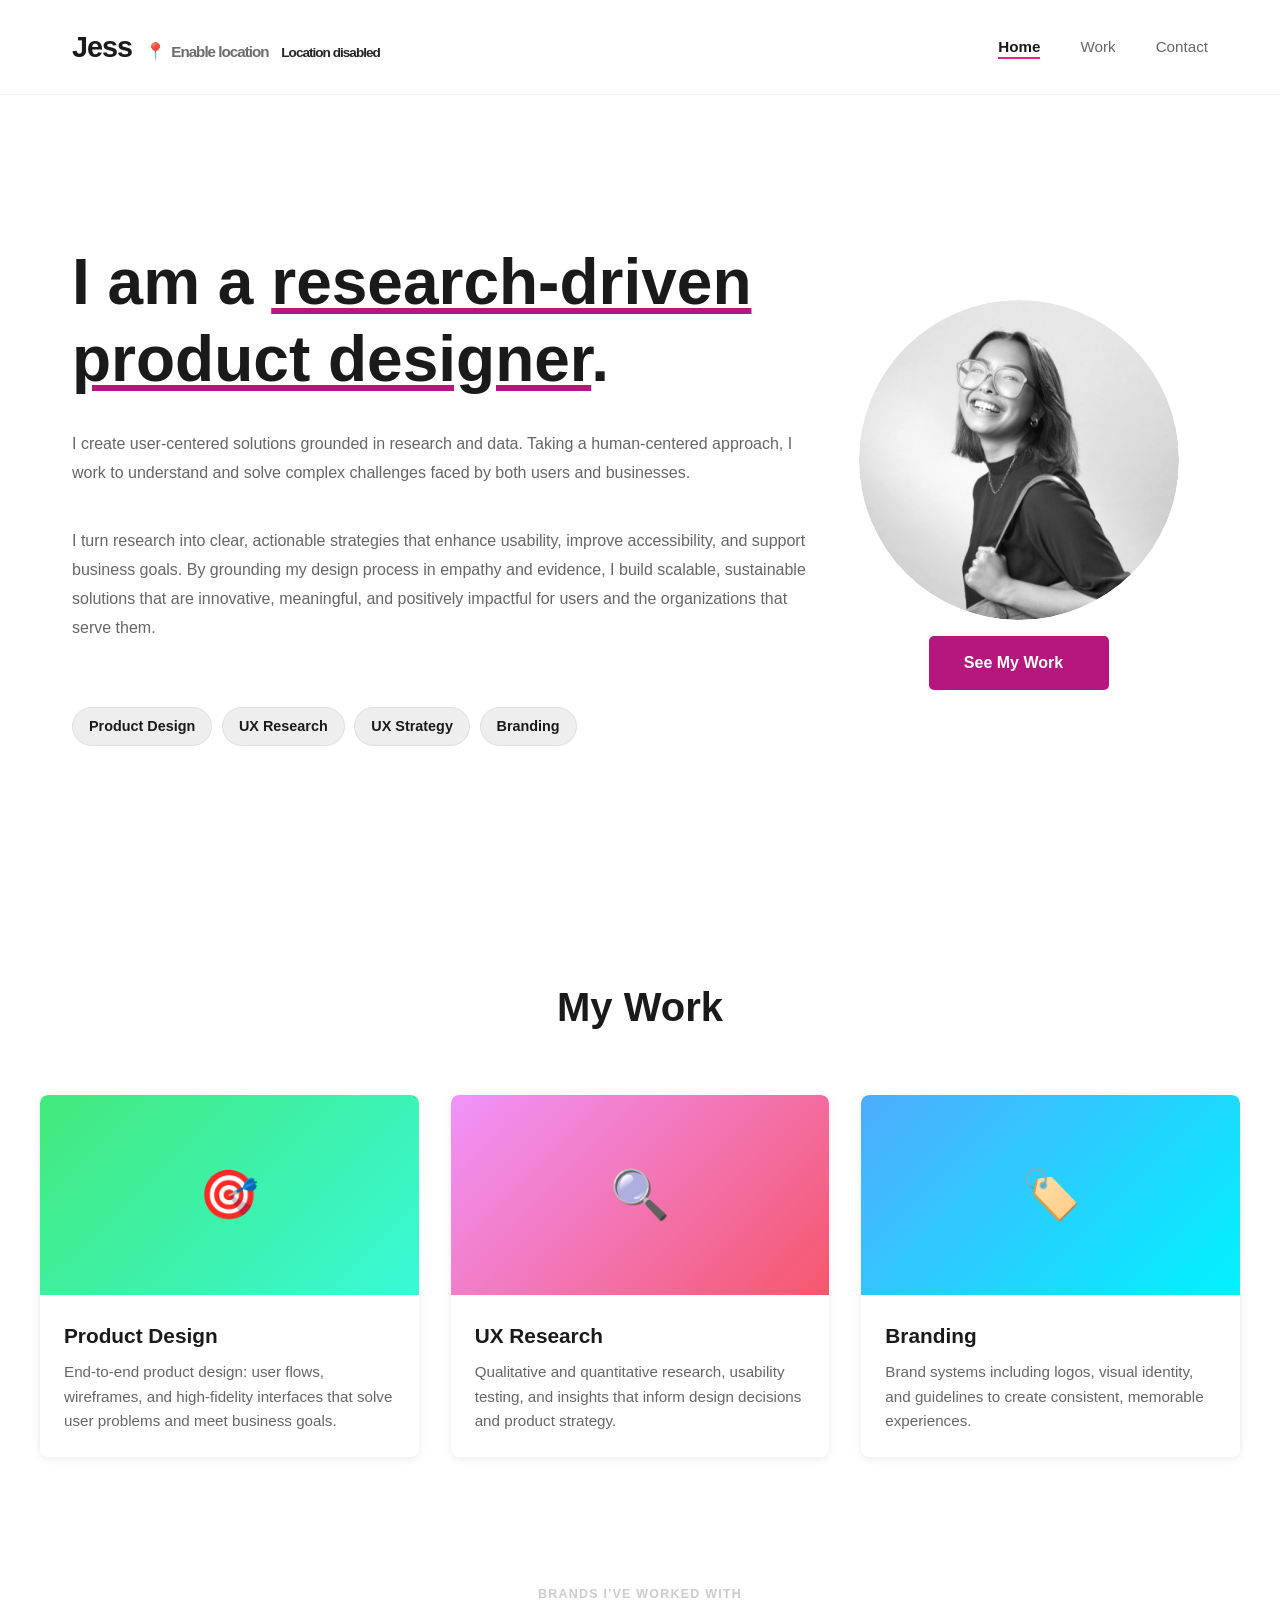
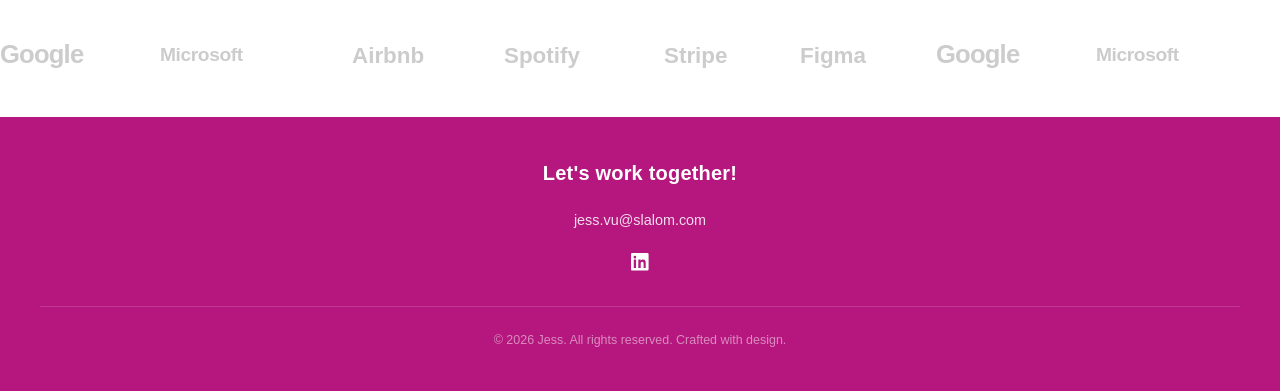
==== commit a58016b2: "made a lot of style changes" ====
--- a/index.html
+++ b/index.html
@@ -24,7 +24,7 @@
   <section class="hero" id="home">
     <div class="about-content container row">
       <div class="about-text col-8">
-        <h1>I am a research-driven product designer</h1>
+        <h1>I am a <span style="color: var(--primary-color); text-decoration: underline; text-decoration-color: #B5177E; text-underline-offset: 4px;">research-driven product designer</span><span style="color: var(--primary-color);">.</span></h1>
         <p>
           I create user-centered solutions grounded in research and data. Taking a human-centered approach, I work to understand and solve complex challenges faced by both users and businesses.
         </p>
@@ -32,7 +32,6 @@
           I turn research into clear, actionable strategies that enhance usability, improve accessibility, and support business goals. By grounding my design process in empathy and evidence, I build scalable, sustainable solutions that are innovative, meaningful, and positively impactful for users and the organizations that serve them.
         </p>
         <div class="skills">
-          <span class="skill-tag">UI Design</span>
           <span class="skill-tag">Product Design</span>
           <span class="skill-tag">UX Research</span>
           <span class="skill-tag">UX Strategy</span>
@@ -79,30 +78,44 @@
     </div>
   </section>
 
-  <!-- About section removed (content moved to hero) -->
-
-  <!-- Contact Section -->
-  <section class="contact" id="contact">
-    <div class="contact-container">
-      <h2>Let's Create Something Amazing</h2>
-      <p>Have a project in mind? Let's work together to bring your ideas to life.</p>
-      <div class="contact-links">
-        <a href="mailto:jess@example.com" class="contact-link">Email Me</a>
-        <a href="#" class="contact-link">LinkedIn</a>
-        <a href="#" class="contact-link">Instagram</a>
+  <!-- Client Logos Carousel -->
+  <section class="clients" aria-label="Brands I've worked with">
+    <div class="clients-container">
+      <p class="clients-label">Brands I've worked with</p>
+      <div class="clients-track-wrapper" aria-hidden="true">
+        <ul class="clients-track">
+          <li class="client-logo"><svg viewBox="0 0 120 40" xmlns="http://www.w3.org/2000/svg" fill="currentColor" focusable="false"><title>Google</title><text x="0" y="32" font-family="Arial, sans-serif" font-size="32" font-weight="700" letter-spacing="-1">Google</text></svg></li>
+          <li class="client-logo"><svg viewBox="0 0 160 40" xmlns="http://www.w3.org/2000/svg" fill="currentColor" focusable="false"><title>Microsoft</title><text x="0" y="30" font-family="Arial, sans-serif" font-size="24" font-weight="600" letter-spacing="-0.5">Microsoft</text></svg></li>
+          <li class="client-logo"><svg viewBox="0 0 110 40" xmlns="http://www.w3.org/2000/svg" fill="currentColor" focusable="false"><title>Airbnb</title><text x="0" y="32" font-family="Arial, sans-serif" font-size="28" font-weight="700">Airbnb</text></svg></li>
+          <li class="client-logo"><svg viewBox="0 0 120 40" xmlns="http://www.w3.org/2000/svg" fill="currentColor" focusable="false"><title>Spotify</title><text x="0" y="32" font-family="Arial, sans-serif" font-size="28" font-weight="700">Spotify</text></svg></li>
+          <li class="client-logo"><svg viewBox="0 0 90 40" xmlns="http://www.w3.org/2000/svg" fill="currentColor" focusable="false"><title>Stripe</title><text x="0" y="32" font-family="Arial, sans-serif" font-size="28" font-weight="700">Stripe</text></svg></li>
+          <li class="client-logo"><svg viewBox="0 0 90 40" xmlns="http://www.w3.org/2000/svg" fill="currentColor" focusable="false"><title>Figma</title><text x="0" y="32" font-family="Arial, sans-serif" font-size="28" font-weight="700">Figma</text></svg></li>
+          <!-- duplicate set for seamless loop -->
+          <li class="client-logo" aria-hidden="true"><svg viewBox="0 0 120 40" xmlns="http://www.w3.org/2000/svg" fill="currentColor" focusable="false"><text x="0" y="32" font-family="Arial, sans-serif" font-size="32" font-weight="700" letter-spacing="-1">Google</text></svg></li>
+          <li class="client-logo" aria-hidden="true"><svg viewBox="0 0 160 40" xmlns="http://www.w3.org/2000/svg" fill="currentColor" focusable="false"><text x="0" y="30" font-family="Arial, sans-serif" font-size="24" font-weight="600" letter-spacing="-0.5">Microsoft</text></svg></li>
+          <li class="client-logo" aria-hidden="true"><svg viewBox="0 0 110 40" xmlns="http://www.w3.org/2000/svg" fill="currentColor" focusable="false"><text x="0" y="32" font-family="Arial, sans-serif" font-size="28" font-weight="700">Airbnb</text></svg></li>
+          <li class="client-logo" aria-hidden="true"><svg viewBox="0 0 120 40" xmlns="http://www.w3.org/2000/svg" fill="currentColor" focusable="false"><text x="0" y="32" font-family="Arial, sans-serif" font-size="28" font-weight="700">Spotify</text></svg></li>
+          <li class="client-logo" aria-hidden="true"><svg viewBox="0 0 90 40" xmlns="http://www.w3.org/2000/svg" fill="currentColor" focusable="false"><text x="0" y="32" font-family="Arial, sans-serif" font-size="28" font-weight="700">Stripe</text></svg></li>
+          <li class="client-logo" aria-hidden="true"><svg viewBox="0 0 90 40" xmlns="http://www.w3.org/2000/svg" fill="currentColor" focusable="false"><text x="0" y="32" font-family="Arial, sans-serif" font-size="28" font-weight="700">Figma</text></svg></li>
+        </ul>
       </div>
     </div>
   </section>
 
+  <!-- About section removed (content moved to hero) -->
+
   <!-- Footer -->
   <footer>
     <div class="footer-inner">
-      <p>&copy; 2026 Jess. All rights reserved. Crafted with design.</p>
+      <p class="footer-cta-title">Let's work together!</p>
       <div class="footer-links">
-        <a href="mailto:jess@example.com">Email</a>
-        <a href="pages/contact.html">Contact</a>
-        <a href="#">Instagram</a>
+        <a href="mailto:jess.vu@slalom.com" class="footer-email-link">jess.vu@slalom.com</a>
+        <a href="#" aria-label="LinkedIn" class="footer-icon-link">
+          <svg xmlns="http://www.w3.org/2000/svg" viewBox="0 0 24 24" fill="currentColor"><path d="M20.447 20.452H17.21v-5.569c0-1.328-.027-3.037-1.852-3.037-1.853 0-2.136 1.445-2.136 2.939v5.667H9.987V9h3.102v1.561h.046c.432-.818 1.487-1.681 3.061-1.681 3.274 0 3.878 2.154 3.878 4.957v6.615zM5.337 7.433a1.8 1.8 0 1 1 0-3.601 1.8 1.8 0 0 1 0 3.601zm1.554 13.019H3.783V9h3.108v11.452zM22.225 0H1.771C.792 0 0 .774 0 1.729v20.542C0 23.227.792 24 1.771 24h20.451C23.2 24 24 23.227 24 22.271V1.729C24 .774 23.2 0 22.222 0h.003z"/></svg>
+        </a>
       </div>
+      <hr class="footer-divider">
+      <p class="footer-copy">&copy; 2026 Jess. All rights reserved. Crafted with design.</p>
     </div>
   </footer>
   <script src="app.js"></script>
--- a/css/styles.css
+++ b/css/styles.css
@@ -4,11 +4,22 @@
   box-sizing: border-box;
 }
 
+@property --border-draw {
+  syntax: '<angle>';
+  initial-value: 0deg;
+  inherits: false;
+}
+
+@keyframes draw-border {
+  from { --border-draw: 0deg; }
+  to   { --border-draw: 360deg; }
+}
+
 :root {
   --primary-color: #1a1a1a;
   --secondary-color: #ffffff;
-  --accent-color: #0066cc;
-  --light-gray: #f5f5f5;
+  --accent-color: #e91e8c;
+  --light-gray: #ffffff;
   --text-gray: #666666;
 }
 
@@ -102,6 +113,13 @@
 
 .nav-links a:hover {
   color: var(--accent-color);
+}
+
+.nav-links a.active {
+  color: var(--primary-color);
+  font-weight: 700;
+  border-bottom: 2px solid var(--accent-color);
+  padding-bottom: 2px;
 }
 
 /* Hero Section */
@@ -311,7 +329,7 @@
 .cta-button {
   display: inline-block;
   padding: 0.9rem 2.2rem;
-  background-color: var(--accent-color);
+  background-color: #B5177E;
   color: white;
   border-radius: 5px;
   font-weight: 600;
@@ -319,9 +337,76 @@
 }
 
 .cta-button:hover {
-  background-color: #0052a3;
+  background-color: #8f1263;
   transform: translateY(-2px);
-  box-shadow: 0 5px 15px rgba(0, 102, 204, 0.2);
+  box-shadow: 0 5px 15px rgba(181, 23, 126, 0.35);
+}
+
+/* Client Logos Carousel */
+@keyframes marquee {
+  from { transform: translateX(0); }
+  to   { transform: translateX(-50%); }
+}
+
+.clients {
+  padding: 3rem 0;
+  overflow: hidden;
+}
+
+.clients-container {
+  max-width: 100%;
+  text-align: center;
+}
+
+.clients-label {
+  font-size: 0.78rem;
+  font-weight: 600;
+  letter-spacing: 0.1em;
+  text-transform: uppercase;
+  color: #cccccc;
+  margin-bottom: 2rem;
+}
+
+.clients-track-wrapper {
+  overflow: hidden;
+  width: 100%;
+}
+
+.clients-track {
+  display: flex;
+  align-items: center;
+  gap: 4rem;
+  list-style: none;
+  padding: 0;
+  margin: 0;
+  width: max-content;
+  animation: marquee 18s linear infinite;
+}
+
+.clients-track:hover {
+  animation-play-state: paused;
+}
+
+.client-logo {
+  color: #cccccc;
+  height: 32px;
+  display: flex;
+  align-items: center;
+  flex-shrink: 0;
+}
+
+.client-logo svg {
+  height: 100%;
+  width: auto;
+}
+
+@media (prefers-reduced-motion: reduce) {
+  .clients-track {
+    animation: none;
+    flex-wrap: wrap;
+    justify-content: center;
+    width: auto;
+  }
 }
 
 /* Portfolio Section */
@@ -344,24 +429,31 @@
 
 /* Work page filters and cards */
 .filters {
-  display: flex;
+  display: inline-flex;
+  align-items: center;
   gap: 0.5rem;
-  justify-content: center;
-  margin: 1.5rem 0 1rem 0;
-  flex-wrap: wrap;
-}
+  background-color: transparent;
+  padding: 0;
+  border-radius: 0;
+}
+
+/* Filter buttons inside the filters bar */
 .filter-button {
-  padding: 0.5rem 0.9rem;
-  border: 1px solid #ddd;
-  background: white;
+  padding: 0.6rem 1rem;
+  border: 1px solid rgba(0,0,0,0.06);
+  background: #ffffff;
   border-radius: 6px;
   font-weight: 600;
   cursor: pointer;
-}
+  transition: transform 150ms ease, box-shadow 150ms ease, background 150ms ease;
+}
+
 .filter-button.active {
-  background: var(--accent-color);
-  color: white;
-  border-color: var(--accent-color);
+  background: #B5177E;
+  color: #ffffff;
+  border-color: #B5177E;
+  box-shadow: 0 6px 18px rgba(181,23,126,0.18);
+  transform: translateY(-2px);
 }
 
 .work-list {
@@ -382,54 +474,19 @@
 /* Sticky header for work title + filters */
 
 .work-header {
-  --work-header-height: 64px;
-  --work-header-offset: calc(90px + 16px); /* distance from viewport top to work-header top */
-  /* fixed so header stays in place even when items are filtered out */
-  position: fixed;
-  left: 50%;
-  transform: translateX(-50%);
-  top: var(--work-header-offset);
+  position: sticky;
+  top: 90px;
   z-index: 70;
-  width: calc(100% - 4rem);
-  max-width: 1200px;
-  background: transparent; /* remove background behind title and filters */
-  padding: 0.35rem 0.25rem;
+  background-color: var(--light-gray);
+  padding: 0.35rem 0.25rem 24px;
   display: flex;
   flex-direction: column;
   align-items: center;
-  gap: 0.15rem; /* reduced gap between title and filters */
-  transition: opacity 0.28s ease, background 0.28s ease;
-  transform-origin: top center;
-  opacity: 1;
-  min-height: var(--work-header-height);
+  gap: calc(0.15rem + 16px);
 }
 
 @media (max-width: 700px) {
-  .work-header { top: 70px; padding: 0.5rem 0.25rem; }
-}
-
-.work-header.hidden {
-  transform: translateY(-120%);
-  opacity: 0;
-}
-
-/* prevent sticky header overlapping the work cards: reserve space equal to header height */
-
-/* reserve space inside the portfolio container so fixed header doesn't overlap content */
-.portfolio-container {
-  /* spacer element will reserve the vertical space; reset container padding */
-  padding-top: 0;
-}
-
-/* spacer element to keep layout from shifting under the fixed header */
-.work-header-spacer {
-  height: calc(var(--work-header-offset) + var(--work-header-height) + var(--work-header-gap) + 16px);
-}
-
-/* when user scrolls, allow a small overlap so filters remain visible over cards */
-.portfolio-container.overlap .work-header-spacer {
-  /* when overlapping, reduce spacer so header overlaps cards by --work-header-overlap */
-  height: calc(var(--work-header-offset) + var(--work-header-height) - var(--work-header-overlap));
+  .work-header { top: 70px; padding: 0.5rem 0.25rem 24px; }
 }
 
 /* tighten title spacing */
@@ -439,6 +496,12 @@
   border-radius: 8px;
   padding: 1rem;
   box-shadow: 0 2px 8px rgba(0,0,0,0.06);
+  transition: transform 0.3s ease, box-shadow 0.3s ease;
+}
+
+.work-card:hover {
+  transform: translateY(-3px);
+  box-shadow: 0 8px 24px rgba(181, 23, 126, 0.3);
 }
 .work-thumb {
   width: 100%;
@@ -508,23 +571,24 @@
   border-radius: 8px;
   overflow: hidden;
   box-shadow: 0 2px 8px rgba(0, 0, 0, 0.08);
-  transition: all 0.3s ease;
+  transition: transform 0.3s ease, box-shadow 0.3s ease;
 }
 
 .portfolio-item:hover {
   transform: translateY(-5px);
-  box-shadow: 0 10px 25px rgba(0, 0, 0, 0.12);
+  box-shadow: 0 10px 28px rgba(181, 23, 126, 0.3);
 }
 
 .portfolio-image {
   width: 100%;
   height: 200px;
-  background: var(--light-gray);
+  background: linear-gradient(135deg, #43e97b 0%, #38f9d7 100%);
   display: flex;
   align-items: center;
   justify-content: center;
   color: white;
   font-size: 3rem;
+  border-radius: 8px 8px 0 0;
 }
 
 .portfolio-item:nth-child(2) .portfolio-image {
@@ -545,6 +609,11 @@
 }
 
 .portfolio-content p {
+  color: var(--text-gray);
+  font-size: 0.95rem;
+  line-height: 1.6;
+}
+
 .portfolio-container.overlap {
   /* overlap mode removed — spacer is managed dynamically to prevent overlap */
 }
@@ -585,22 +654,15 @@
   display: inline-flex;
   align-items: center;
   gap: 0.5rem;
-  background-color: #ffffff;
-  border: 1px solid #ececec;
+  background-color: #eeeeee;
+  border: 1px solid #e0e0e0;
   padding: 0.45rem 1rem;
   border-radius: 9999px;
   font-size: 0.9rem;
   font-weight: 600;
   color: var(--primary-color);
-  box-shadow: 0 1px 2px rgba(0,0,0,0.04);
-  transition: transform 150ms ease, box-shadow 150ms ease, background 150ms ease;
-}
-
-.skill-tag:hover,
-.skill-tag:focus {
-  transform: translateY(-3px);
-  box-shadow: 0 8px 26px rgba(0,0,0,0.08);
-  background: linear-gradient(90deg, rgba(0,102,204,0.03), rgba(0,102,204,0.01));
+  box-shadow: none;
+  cursor: default;
 }
 
 .about-image {
@@ -623,10 +685,135 @@
   max-height: 420px;
 }
 
+/* Contact Page */
+.contact-page {
+  padding: 5rem 2rem;
+  min-height: calc(100vh - 80px);
+}
+
+.contact-page-container {
+  max-width: 960px;
+  margin: 0 auto;
+  display: grid;
+  grid-template-columns: 1fr 1.6fr;
+  gap: 4rem;
+  align-items: start;
+}
+
+.contact-page-intro h1 {
+  font-size: 2.2rem;
+  font-weight: 700;
+  margin-bottom: 1rem;
+  color: var(--primary-color);
+}
+
+.contact-page-intro p {
+  color: var(--text-gray);
+  line-height: 1.7;
+  margin-bottom: 2rem;
+}
+
+.contact-page-details {
+  list-style: none;
+  padding: 0;
+  margin: 0;
+  display: flex;
+  flex-direction: column;
+  gap: 0.85rem;
+}
+
+.contact-page-details li {
+  display: flex;
+  align-items: center;
+  gap: 0.6rem;
+  font-size: 0.95rem;
+  color: var(--text-gray);
+}
+
+.contact-page-details li svg {
+  width: 1.1rem;
+  height: 1.1rem;
+  flex-shrink: 0;
+  color: #B5177E;
+}
+
+.contact-page-details li a {
+  color: var(--text-gray);
+  text-decoration: none;
+}
+
+.contact-page-details li a:hover {
+  color: #B5177E;
+  text-decoration: underline;
+}
+
+.contact-form {
+  display: flex;
+  flex-direction: column;
+  gap: 1.25rem;
+}
+
+.form-group {
+  display: flex;
+  flex-direction: column;
+  gap: 0.4rem;
+}
+
+.form-group label {
+  font-size: 0.85rem;
+  font-weight: 600;
+  color: var(--primary-color);
+}
+
+.form-group input,
+.form-group textarea {
+  padding: 0.7rem 1rem;
+  border: 1px solid #e0e0e0;
+  border-radius: 6px;
+  font-family: inherit;
+  font-size: 0.95rem;
+  color: var(--primary-color);
+  background: #ffffff;
+  transition: border-color 0.2s ease, box-shadow 0.2s ease;
+  resize: vertical;
+}
+
+.form-group input:focus,
+.form-group textarea:focus {
+  outline: none;
+  border-color: #B5177E;
+  box-shadow: 0 0 0 3px rgba(181, 23, 126, 0.1);
+}
+
+.contact-submit {
+  align-self: flex-start;
+  padding: 0.8rem 2rem;
+  background: #B5177E;
+  color: #ffffff;
+  border: none;
+  border-radius: 6px;
+  font-size: 0.95rem;
+  font-weight: 700;
+  cursor: pointer;
+  transition: background 0.2s ease, transform 0.15s ease;
+}
+
+.contact-submit:hover {
+  background: #8f1263;
+  transform: translateY(-2px);
+}
+
+@media (max-width: 700px) {
+  .contact-page-container {
+    grid-template-columns: 1fr;
+    gap: 2.5rem;
+  }
+}
+
 /* Contact Section */
 .contact {
-  background-color: var(--primary-color);
-  color: var(--secondary-color);
+  background-color: #F97316;
+  color: #ffffff;
   padding: 5rem 2rem;
   text-align: center;
 }
@@ -639,12 +826,13 @@
 .contact h2 {
   font-size: 2.5rem;
   margin-bottom: 1.5rem;
+  color: #ffffff;
 }
 
 .contact p {
   font-size: 1.1rem;
   margin-bottom: 2.5rem;
-  color: #ccc;
+  color: rgba(255, 255, 255, 0.85);
 }
 
 .contact-links {
@@ -655,22 +843,28 @@
 }
 
 .contact-link {
-  padding: 0.9rem 2rem;
-  border: 2px solid var(--accent-color);
-  color: var(--accent-color);
-  border-radius: 5px;
-  font-weight: 600;
-  transition: all 0.3s ease;
-}
-
-.contact-link:hover {
-  background-color: var(--accent-color);
-  color: var(--secondary-color);
+  display: inline-block;
+  padding: 0.9rem 1.6rem;
+  background: #ffffff;
+  color: #C2410C;
+  border: 2px solid #ffffff;
+  border-radius: 6px;
+  font-weight: 700;
+  margin: 0 0.5rem;
+  transition: transform 0.18s ease, box-shadow 0.18s ease, background 0.18s ease, color 0.18s ease;
+}
+
+.contact-link:hover,
+.contact-link:focus {
+  background: transparent;
+  color: #ffffff;
+  transform: translateY(-2px);
+  box-shadow: 0 8px 20px rgba(0, 0, 0, 0.15);
 }
 
 /* Footer */
 footer {
-  background-color: #052A4F;
+  background-color: #B5177E;
   color: #ffffff;
   padding: 2.5rem;
   font-size: 0.95rem;
@@ -681,49 +875,79 @@
   max-width: 1200px;
   margin: 0 auto;
   display: flex;
-  align-items: center;
-  justify-content: space-between;
-  gap: 1rem;
-  flex-wrap: wrap;
-}
-
-footer p {
+  flex-direction: column;
+  align-items: center;
+  gap: 1.25rem;
+  text-align: center;
+}
+
+footer .footer-cta-title {
   margin: 0;
+  font-size: 1.25rem;
+  font-weight: 700;
   color: #ffffff;
-  font-size: 0.95rem;
+  letter-spacing: 0.01em;
+}
+
+footer .footer-divider {
+  width: 100%;
+  border: none;
+  border-top: 1px solid rgba(255, 255, 255, 0.15);
+  margin: 0.25rem 0;
+}
+
+footer .footer-copy {
+  margin: 0;
+  color: rgba(255, 255, 255, 0.5);
+  font-size: 0.78rem;
+  font-weight: 400;
+}
+
+/* Footer links styled as icon buttons */
+footer .footer-links {
+  display: flex;
+  flex-direction: column;
+  align-items: center;
+  gap: 0.6rem;
+}
+
+footer .footer-email-link {
+  color: rgba(255, 255, 255, 0.85);
+  text-decoration: none;
+  font-size: 0.9rem;
   font-weight: 500;
-}
-
-/* Footer links styled as buttons */
-footer .footer-links {
-  display: flex;
-  gap: 0.75rem;
-  align-items: center;
-}
-
-footer .footer-links a {
-  display: inline-block;
+  transition: color 0.18s ease;
+}
+
+footer .footer-email-link:hover,
+footer .footer-email-link:focus {
+  color: #ffffff;
+  text-decoration: underline;
+}
+
+footer .footer-icon-link {
+  display: inline-flex;
+  align-items: center;
+  justify-content: center;
+  width: 2.5rem;
+  height: 2.5rem;
   color: #ffffff;
   text-decoration: none;
-  padding: 0.6rem 1.1rem;
-  border-radius: 8px;
-  background: rgba(255,255,255,0.08);
-  border: 1px solid rgba(255,255,255,0.12);
-  font-weight: 700;
-  transition: background 0.18s ease, color 0.18s ease, transform 0.12s ease, box-shadow 0.18s ease;
-}
-
-footer .footer-links a:hover,
-footer .footer-links a:focus {
-  background: #ffffff;
-  color: #052A4F;
+  background: none;
+  border: none;
+  transition: color 0.18s ease, transform 0.12s ease;
+}
+
+footer .footer-icon-link svg {
+  width: 1.1rem;
+  height: 1.1rem;
+  display: block;
+}
+
+footer .footer-icon-link:hover,
+footer .footer-icon-link:focus {
+  color: rgba(255, 255, 255, 0.7);
   transform: translateY(-3px);
-  box-shadow: 0 8px 24px rgba(2,25,45,0.12);
-}
-
-footer .footer-links a:focus-visible {
-  outline: none;
-  box-shadow: 0 0 0 3px rgba(255,255,255,0.18), 0 8px 24px rgba(2,25,45,0.12);
 }
 
 @media (max-width: 700px) {
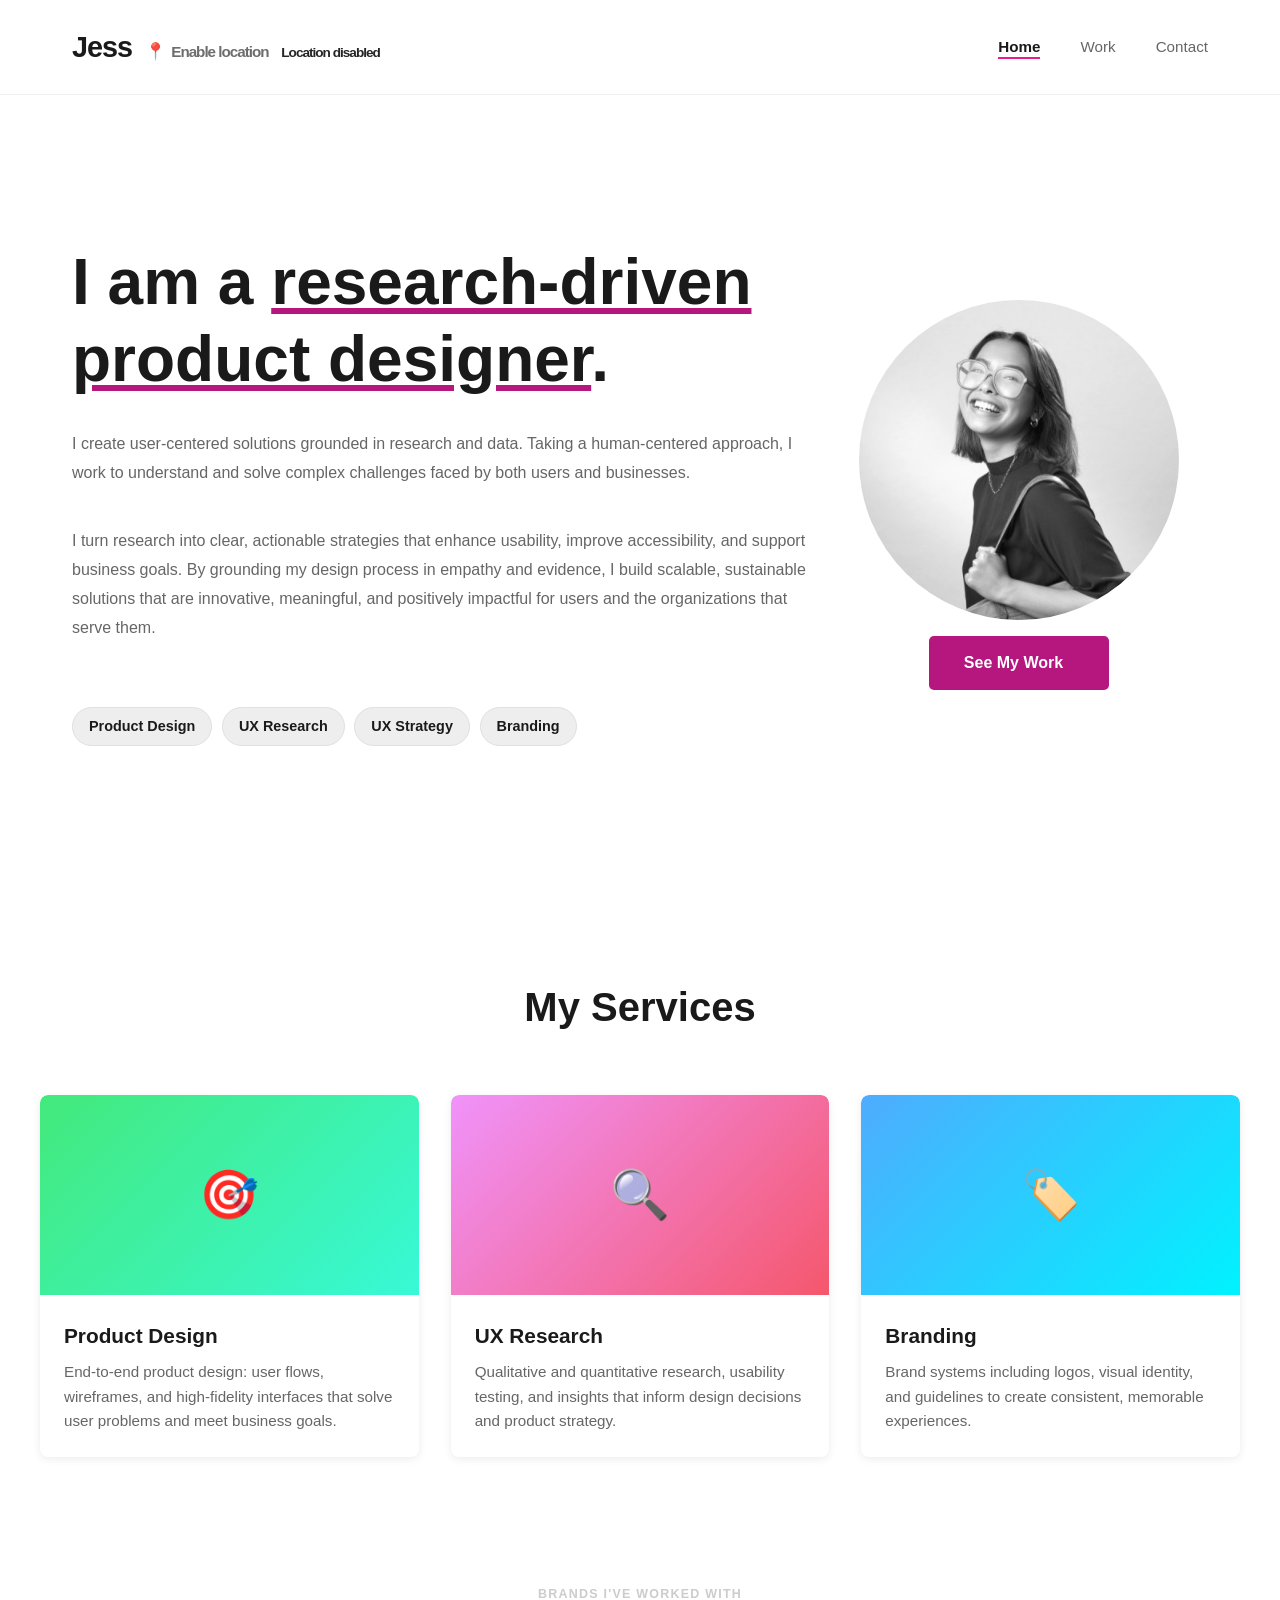
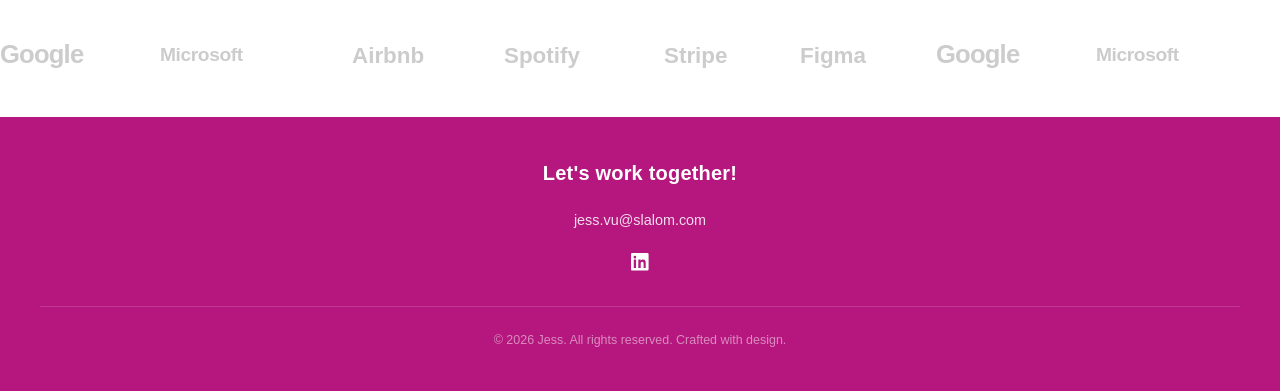
==== commit 8a44305b: "updated titles" ====
--- a/index.html
+++ b/index.html
@@ -51,7 +51,7 @@
   <!-- Portfolio Section -->
   <section class="portfolio" id="portfolio">
     <div class="portfolio-container">
-      <h2 class="section-title">My Work</h2>
+      <h2 class="section-title">My Services</h2>
       <div class="portfolio-grid">
         <a class="portfolio-item" href="pages/work.html#product-design">
           <div class="portfolio-image">🎯</div>
--- a/css/styles.css
+++ b/css/styles.css
@@ -260,6 +260,7 @@
   border-radius: 50%;
   overflow: hidden;
   display: block;
+  flex-shrink: 0;
 }
 
 .hero .about-image .photo-wrap {
@@ -273,26 +274,6 @@
   object-position: top center;
   display: block;
 }
-/* Option B — make text/photo columns proportional and scale the photo */
-.hero .about-text {
-  flex: 0 0 66.666%;
-  max-width: 66.666%;
-}
-
-.photo-wrap {
-  width: 100%;
-  max-width: 320px;
-  aspect-ratio: 1 / 1;
-  border-radius: 50%;
-  overflow: hidden;
-  display: block;
-}
-.photo-wrap img {
-  width: 100%;
-  height: 100%;
-  object-fit: cover;
-  display: block;
-}
 
 .hero .about-image .cta-button {
   margin-top: 0;
@@ -320,8 +301,8 @@
     flex: 0 0 auto;
   }
   .photo-wrap {
-    width: 240px;
-    height: 240px;
+    width: 220px;
+    height: 220px;
     border-radius: 50%;
   }
 }
@@ -667,10 +648,7 @@
 
 .about-image {
   width: 100%;
-  height: 400px;
   background: none;
-  border-radius: 8px;
-  overflow: hidden;
   display: flex;
   align-items: center;
   justify-content: center;
@@ -680,9 +658,6 @@
   width: 100%;
   height: 100%;
   object-fit: cover;
-  border-radius: 50%;
-  max-width: 420px;
-  max-height: 420px;
 }
 
 /* Contact Page */
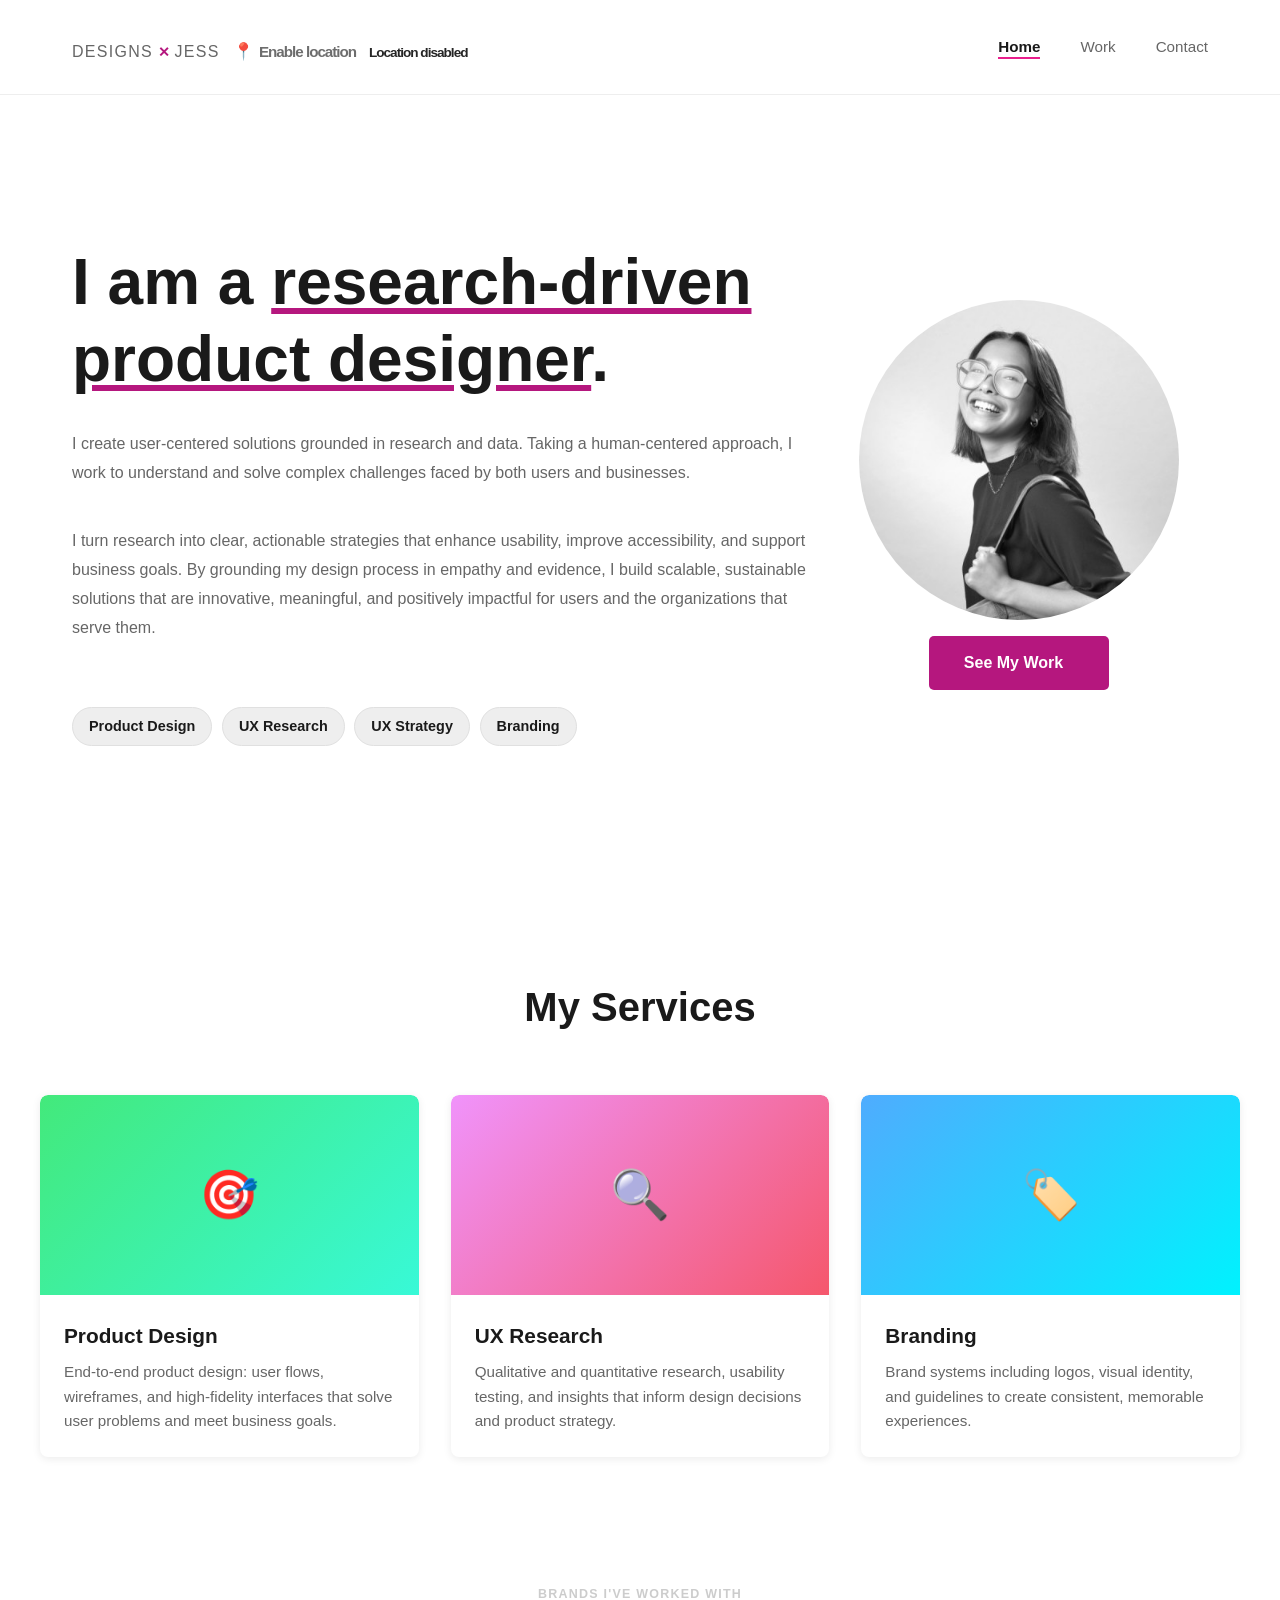
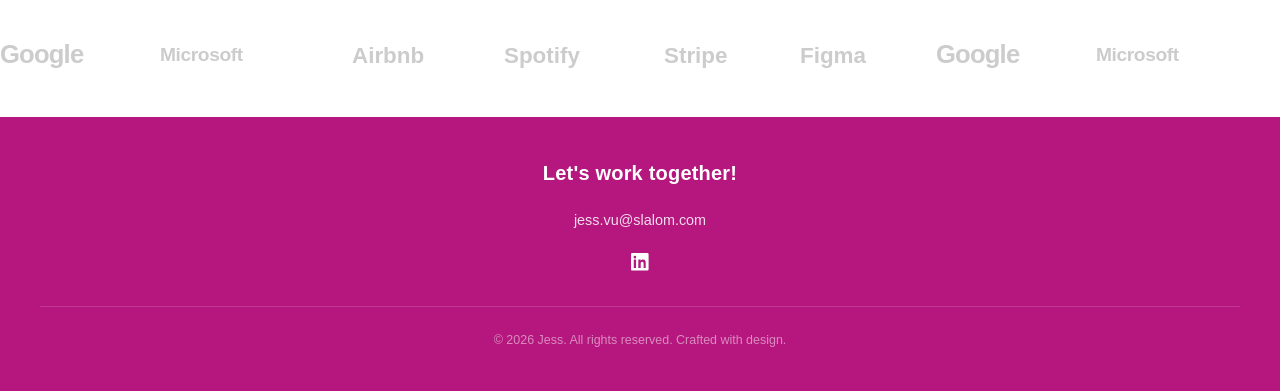
==== commit 15aa8a0b: "refactor logo structure and styling for consistency across pages" ====
--- a/index.html
+++ b/index.html
@@ -11,7 +11,7 @@
   <!-- Navigation Header -->
   <header>
     <nav>
-      <div class="logo"><a href="index.html">Jess</a><span class="header-weather loading" id="headerWeather" aria-live="polite"><span class="hw-emoji">⛅</span><span class="hw-temp">--°F</span><span class="hw-loc" id="hwLoc"></span></span></div>
+      <div class="logo"><a href="index.html"><span class="logo-prefix">Designs</span><span class="logo-x">✕</span><span class="logo-name">Jess</span></a><span class="header-weather loading" id="headerWeather" aria-live="polite"><span class="hw-emoji">⛅</span><span class="hw-temp">--°F</span><span class="hw-loc" id="hwLoc"></span></span></div>
       <ul class="nav-links">
         <li><a href="index.html">Home</a></li>
         <li><a href="pages/work.html">Work</a></li>
--- a/css/styles.css
+++ b/css/styles.css
@@ -57,6 +57,36 @@
   display: flex;
   justify-content: space-between;
   align-items: center;
+}
+
+.logo a {
+  display: inline-flex;
+  align-items: baseline;
+  gap: 0.3rem;
+  text-decoration: none;
+}
+
+.logo-prefix {
+  font-size: 1rem;
+  font-weight: 500;
+  letter-spacing: 0.08em;
+  text-transform: uppercase;
+  color: var(--text-gray);
+}
+
+.logo-x {
+  font-size: 0.85rem;
+  font-weight: 700;
+  color: #B5177E;
+  letter-spacing: 0;
+}
+
+.logo-name {
+  font-size: 1rem;
+  font-weight: 500;
+  letter-spacing: 0.08em;
+  text-transform: uppercase;
+  color: var(--text-gray);
 }
 
 .logo {
